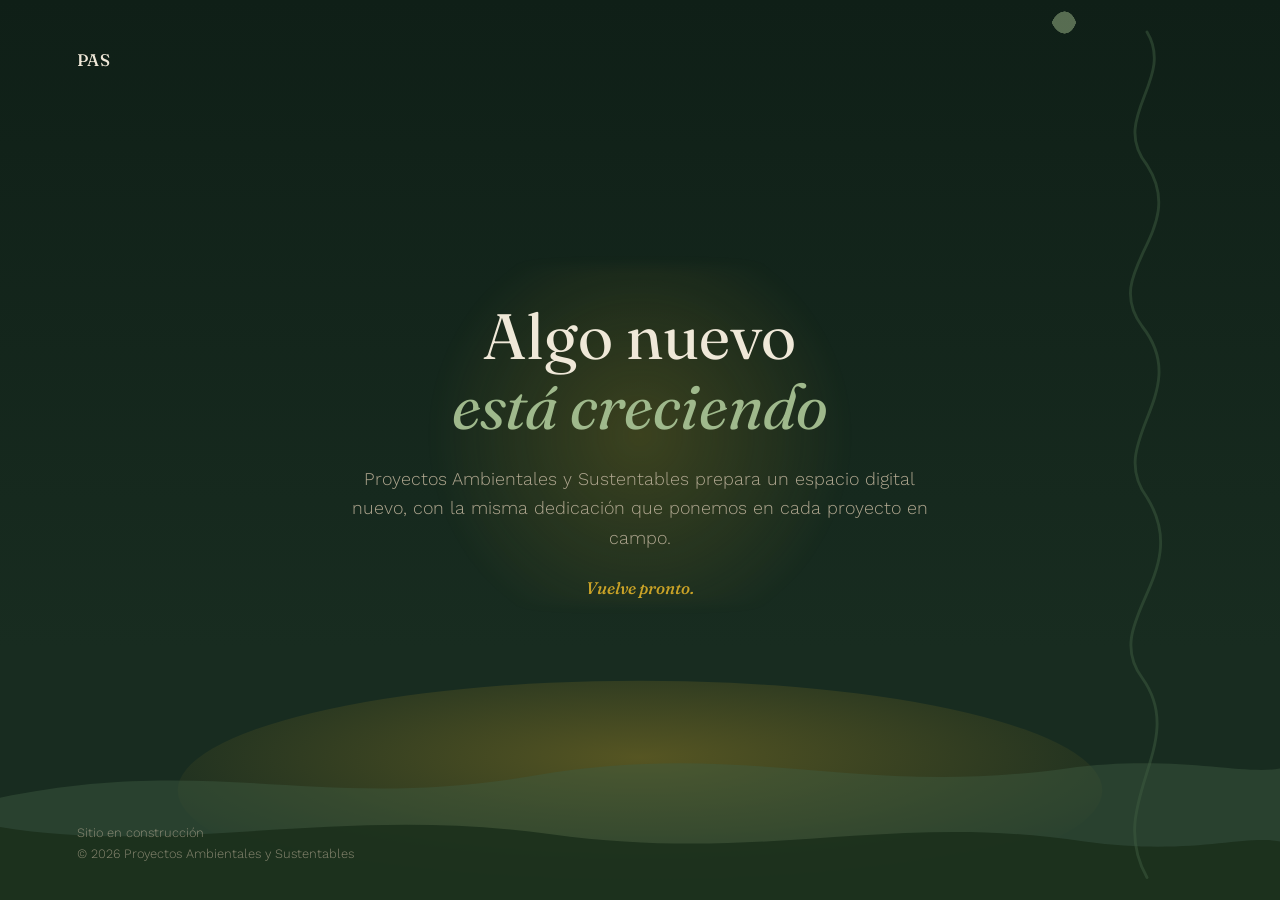
==== index.html @ 37c45244 "Add initial HTML structure for PAS website This file contains the HTML structure and styling for the" ====
<!DOCTYPE html>
<html lang="es">
<head>
<meta charset="UTF-8">
<meta name="viewport" content="width=device-width, initial-scale=1.0">
<title>Proyectos Ambientales y Sustentables — Próximamente</title>
<meta name="description" content="El nuevo sitio de Proyectos Ambientales y Sustentables (PAS) está en construcción. Vuelve pronto.">
<link rel="preconnect" href="https://fonts.googleapis.com">
<link rel="preconnect" href="https://fonts.gstatic.com" crossorigin>
<link href="https://fonts.googleapis.com/css2?family=Fraunces:ital,opsz,wght@0,9..144,300..600;1,9..144,300..600&family=Work+Sans:wght@300;400;500;600&display=swap" rel="stylesheet">

<style>
  :root{
    --bg-top:#0F1F17;
    --bg-bottom:#182C20;
    --moss:#3E5C40;
    --moss-dark:#1B2E1B;
    --sage:#9FB98C;
    --sand:#EFE8D8;
    --sand-dim:#AFA68F;
    --gold:#C9A227;
  }

  *{ box-sizing:border-box; }
  html,body{ height:100%; margin:0; padding:0; }

  body{
    min-height:100vh;
    font-family:'Work Sans', sans-serif;
    background:linear-gradient(to bottom, var(--bg-top), var(--bg-bottom) 72%);
    color:var(--sand);
    overflow-x:hidden;
  }

  .scene{
    position:relative;
    min-height:100vh;
    display:flex;
    flex-direction:column;
    align-items:center;
    justify-content:center;
    padding:9vh 6vw;
    overflow:hidden;
  }

  /* ---------- fondo: colinas y luz de amanecer ---------- */
  .hills{
    position:absolute;
    left:0; bottom:0;
    width:100%;
    height:26vh;
    min-height:180px;
    z-index:0;
    pointer-events:none;
  }

  /* ---------- enredadera que crece (elemento firma) ---------- */
  .vine{
    position:absolute;
    right:3vw;
    bottom:0;
    height:100%;
    width:auto;
    max-width:190px;
    z-index:0;
    opacity:0.5;
    pointer-events:none;
  }
  .vine .stem{
    fill:none;
    stroke:var(--moss);
    stroke-width:3;
    stroke-linecap:round;
    stroke-dasharray:1600;
    stroke-dashoffset:1600;
    animation:grow 2.6s cubic-bezier(.65,0,.35,1) .25s forwards;
  }
  .vine .leaf{
    fill:var(--sage);
    opacity:0;
    transform-box:fill-box;
    transform-origin:center;
    animation:leafIn .7s ease forwards;
  }

  @keyframes grow{ to{ stroke-dashoffset:0; } }
  @keyframes leafIn{
    from{ opacity:0; transform:scale(.35) rotate(-10deg); }
    to{ opacity:.85; transform:scale(1) rotate(0deg); }
  }

  /* ---------- motas ambientales ---------- */
  .motes{
    position:absolute; inset:0;
    z-index:1;
    overflow:hidden;
    pointer-events:none;
  }
  .mote{
    position:absolute;
    bottom:-4vh;
    left:var(--x);
    width:var(--size); height:var(--size);
    border-radius:50%;
    background:var(--sage);
    opacity:0;
    filter:blur(.2px);
    animation:float var(--dur) linear var(--delay) infinite;
  }
  @keyframes float{
    0%{ transform:translate(0,0); opacity:0; }
    10%{ opacity:.45; }
    50%{ transform:translate(6px,-52vh); opacity:.3; }
    90%{ opacity:.12; }
    100%{ transform:translate(-6px,-100vh); opacity:0; }
  }

  /* ---------- marca ---------- */
  .mark{
    position:absolute;
    top:5.5vh; left:6vw;
    z-index:2;
    font-family:'Fraunces', serif;
    font-weight:500;
    font-size:1.05rem;
    letter-spacing:.03em;
    color:var(--sand);
  }

  /* ---------- contenido principal ---------- */
  .hero{
    position:relative;
    z-index:2;
    max-width:640px;
    text-align:center;
  }
  .hero::before{
    content:"";
    position:absolute;
    left:50%; top:45%;
    width:520px; height:340px;
    transform:translate(-50%,-50%);
    background:radial-gradient(circle, rgba(201,162,39,.22), transparent 68%);
    filter:blur(6px);
    z-index:-1;
    animation:glow 8s ease-in-out infinite;
  }
  @keyframes glow{
    0%,100%{ opacity:.55; }
    50%{ opacity:.95; }
  }

  .headline{
    font-family:'Fraunces', serif;
    font-weight:400;
    line-height:1.05;
    margin:0 0 1.5rem;
    opacity:0;
    transform:translateY(16px);
    animation:rise 1.1s cubic-bezier(.22,1,.36,1) .3s forwards;
  }
  .headline .line1{
    display:block;
    font-size:clamp(2.1rem, 6vw, 4rem);
    color:var(--sand);
  }
  .headline .line2{
    display:block;
    font-style:italic;
    font-size:clamp(2.1rem, 6vw, 4rem);
    color:var(--sage);
    margin-top:.05em;
  }

  .subtext{
    font-weight:300;
    font-size:clamp(1rem, 1.6vw, 1.12rem);
    line-height:1.65;
    color:var(--sand-dim);
    max-width:34em;
    margin:0 auto 1.6rem;
    opacity:0;
    transform:translateY(16px);
    animation:rise 1.1s cubic-bezier(.22,1,.36,1) .55s forwards;
  }

  .accent{
    font-family:'Fraunces', serif;
    font-style:italic;
    font-weight:500;
    font-size:1.05rem;
    color:var(--gold);
    margin:0;
    opacity:0;
    transform:translateY(16px);
    animation:rise 1.1s cubic-bezier(.22,1,.36,1) .8s forwards;
  }

  @keyframes rise{ to{ opacity:1; transform:translateY(0); } }

  /* ---------- pie ---------- */
  .site-footer{
    position:absolute;
    bottom:4vh; left:6vw;
    z-index:2;
    font-weight:300;
    font-size:.8rem;
    line-height:1.6;
    color:var(--sand-dim);
    opacity:.75;
  }
  .site-footer p{ margin:0; }

  /* ---------- responsive ---------- */
  @media (max-width:700px){
    .vine{ display:none; }
    .scene{ padding:8vh 7vw; }
    .site-footer{ left:7vw; }
  }

  /* ---------- accesibilidad: movimiento reducido ---------- */
  @media (prefers-reduced-motion: reduce){
    .vine .stem{ animation:none; stroke-dashoffset:0; }
    .vine .leaf{ animation:none; opacity:.85; }
    .headline, .subtext, .accent{ animation:none; opacity:1; transform:none; }
    .hero::before{ animation:none; opacity:.7; }
    .motes{ display:none; }
  }
</style>
</head>
<body>

<div class="scene">

  <!-- colinas y luz de fondo -->
  <svg class="hills" viewBox="0 0 1440 320" preserveAspectRatio="none" aria-hidden="true">
    <defs>
      <radialGradient id="dawn" cx="50%" cy="35%" r="60%">
        <stop offset="0%" stop-color="#C9A227" stop-opacity="0.35"/>
        <stop offset="100%" stop-color="#C9A227" stop-opacity="0"/>
      </radialGradient>
    </defs>
    <ellipse cx="720" cy="170" rx="520" ry="150" fill="url(#dawn)"/>
    <path d="M0,180 C240,120 360,200 600,150 C840,100 960,180 1200,140 C1320,120 1400,150 1440,140 L1440,320 L0,320 Z" fill="#3E5C40" opacity="0.45"/>
    <path d="M0,220 C200,260 380,190 620,230 C860,270 1000,200 1220,240 C1340,260 1400,230 1440,240 L1440,320 L0,320 Z" fill="#1B2E1B" opacity="0.85"/>
  </svg>

  <!-- enredadera animada -->
  <svg class="vine" viewBox="0 0 200 900" aria-hidden="true">
    <path class="stem" d="M100,900 C55,820 145,760 95,690 C50,630 150,580 100,500 C55,440 150,390 95,320 C50,260 145,220 100,150 C60,100 130,60 100,10"/>

    <path class="leaf" style="animation-delay:1.0s" fill="var(--sage)" transform="translate(95,690) rotate(-30) scale(0.9)" d="M0,0 C7,-15 20,-15 25,0 C20,15 7,15 0,0 Z"/>
    <path class="leaf" style="animation-delay:1.3s" fill="var(--sage)" transform="translate(150,580) rotate(35) scale(0.8)" d="M0,0 C7,-15 20,-15 25,0 C20,15 7,15 0,0 Z"/>
    <path class="leaf" style="animation-delay:1.6s" fill="var(--sage)" transform="translate(100,500) rotate(-25) scale(1)" d="M0,0 C7,-15 20,-15 25,0 C20,15 7,15 0,0 Z"/>
    <path class="leaf" style="animation-delay:1.9s" fill="var(--sage)" transform="translate(95,320) rotate(30) scale(0.85)" d="M0,0 C7,-15 20,-15 25,0 C20,15 7,15 0,0 Z"/>
    <path class="leaf" style="animation-delay:2.15s" fill="var(--sage)" transform="translate(145,220) rotate(-35) scale(0.75)" d="M0,0 C7,-15 20,-15 25,0 C20,15 7,15 0,0 Z"/>
    <path class="leaf" style="animation-delay:2.4s" fill="var(--sage)" transform="translate(100,150) rotate(25) scale(0.9)" d="M0,0 C7,-15 20,-15 25,0 C20,15 7,15 0,0 Z"/>
    <path class="leaf" style="animation-delay:2.6s" fill="var(--sage)" transform="translate(100,10) rotate(-20) scale(0.7)" d="M0,0 C7,-15 20,-15 25,0 C20,15 7,15 0,0 Z"/>
  </svg>

  <!-- motas ambientales, generadas por JS -->
  <div class="motes" id="motes"></div>

  <header class="mark">PAS</header>

  <main class="hero">
    <h1 class="headline">
      <span class="line1">Algo nuevo</span>
      <span class="line2">está creciendo</span>
    </h1>
    <p class="subtext">
      Proyectos Ambientales y Sustentables prepara un espacio digital nuevo,
      con la misma dedicación que ponemos en cada proyecto en campo.
    </p>
    <p class="accent">Vuelve pronto.</p>
  </main>

  <footer class="site-footer">
    <p>Sitio en construcción</p>
    <p>© 2026 Proyectos Ambientales y Sustentables</p>
  </footer>

</div>

<script>
  (function(){
    var reduce = window.matchMedia && window.matchMedia('(prefers-reduced-motion: reduce)').matches;
    if(reduce) return;

    var container = document.getElementById('motes');
    var count = window.innerWidth < 700 ? 7 : 12;

    for(var i=0; i<count; i++){
      var mote = document.createElement('span');
      mote.className = 'mote';
      var x = Math.random()*100;
      var size = (Math.random()*3 + 2).toFixed(1);
      var dur = (Math.random()*16 + 18).toFixed(1);
      var delay = (Math.random()*-30).toFixed(1);
      mote.style.setProperty('--x', x + '%');
      mote.style.setProperty('--size', size + 'px');
      mote.style.setProperty('--dur', dur + 's');
      mote.style.setProperty('--delay', delay + 's');
      container.appendChild(mote);
    }
  })();
</script>

</body>
</html>
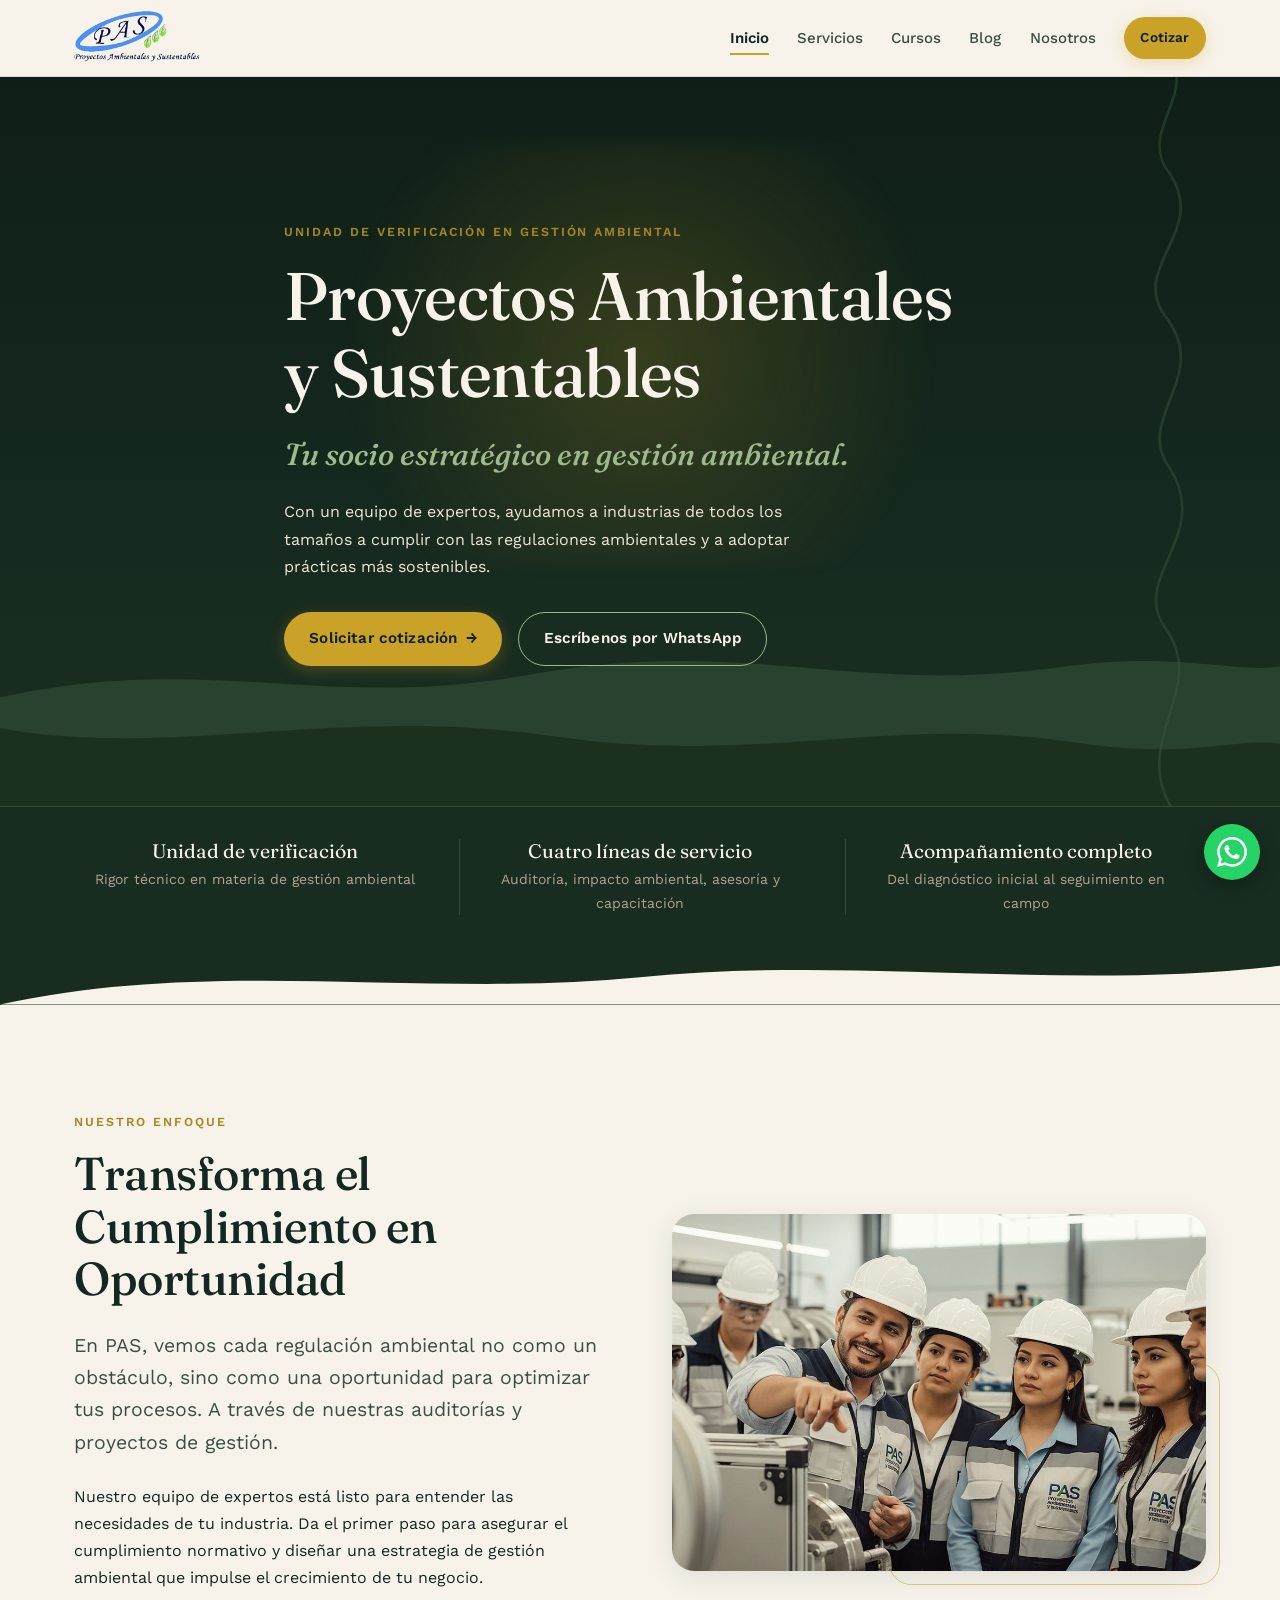
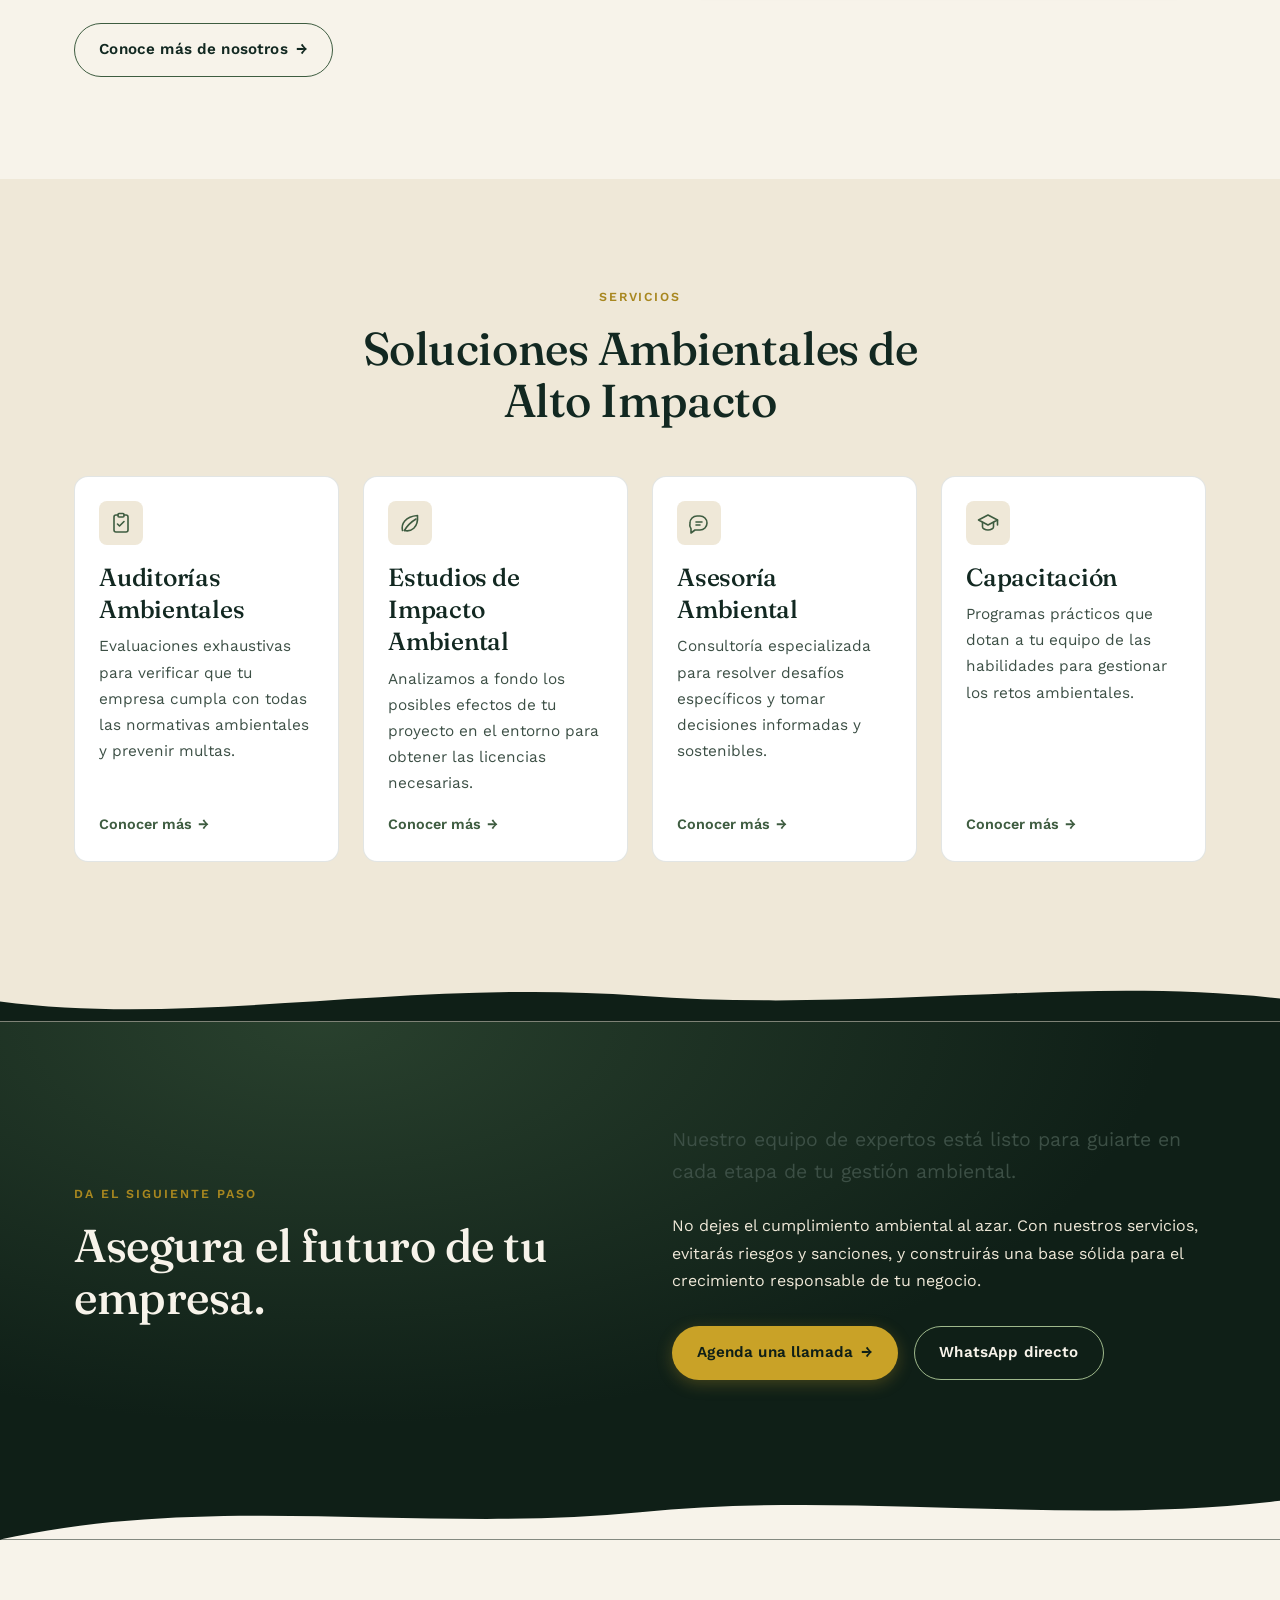
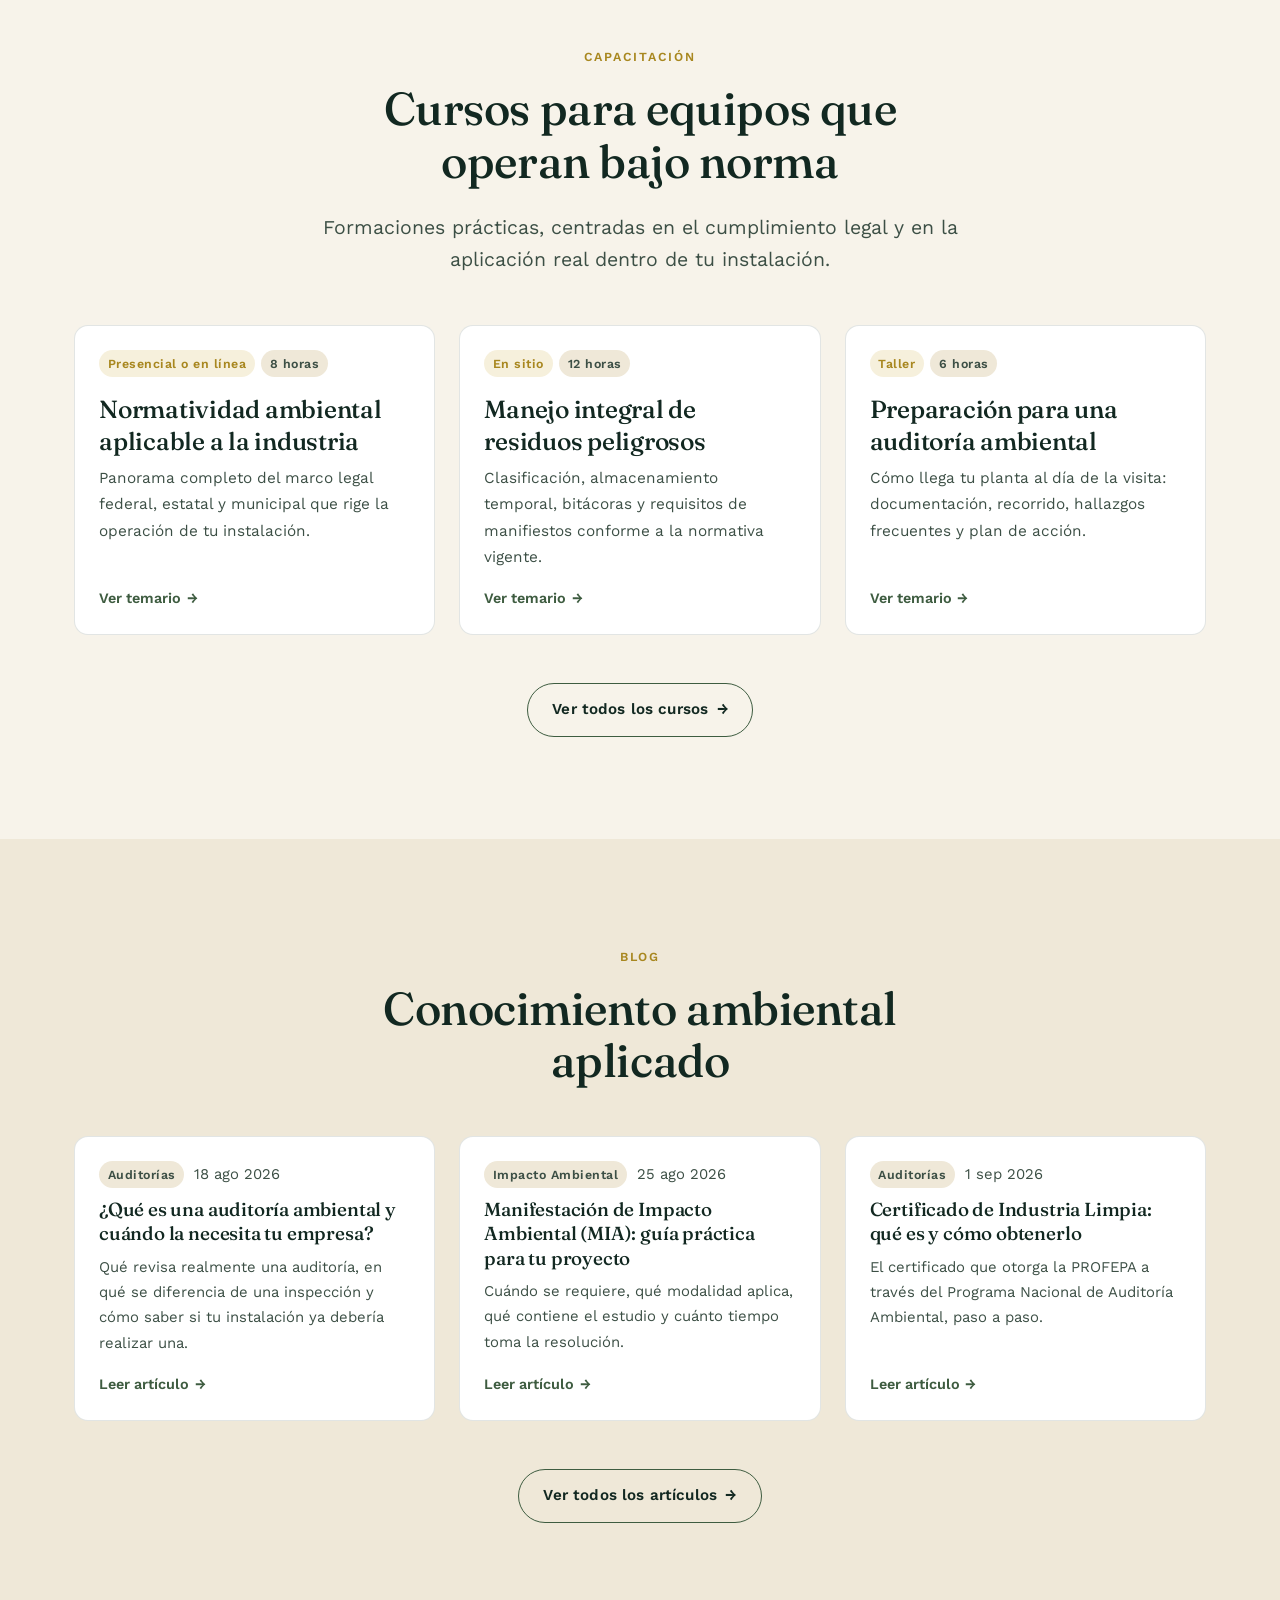
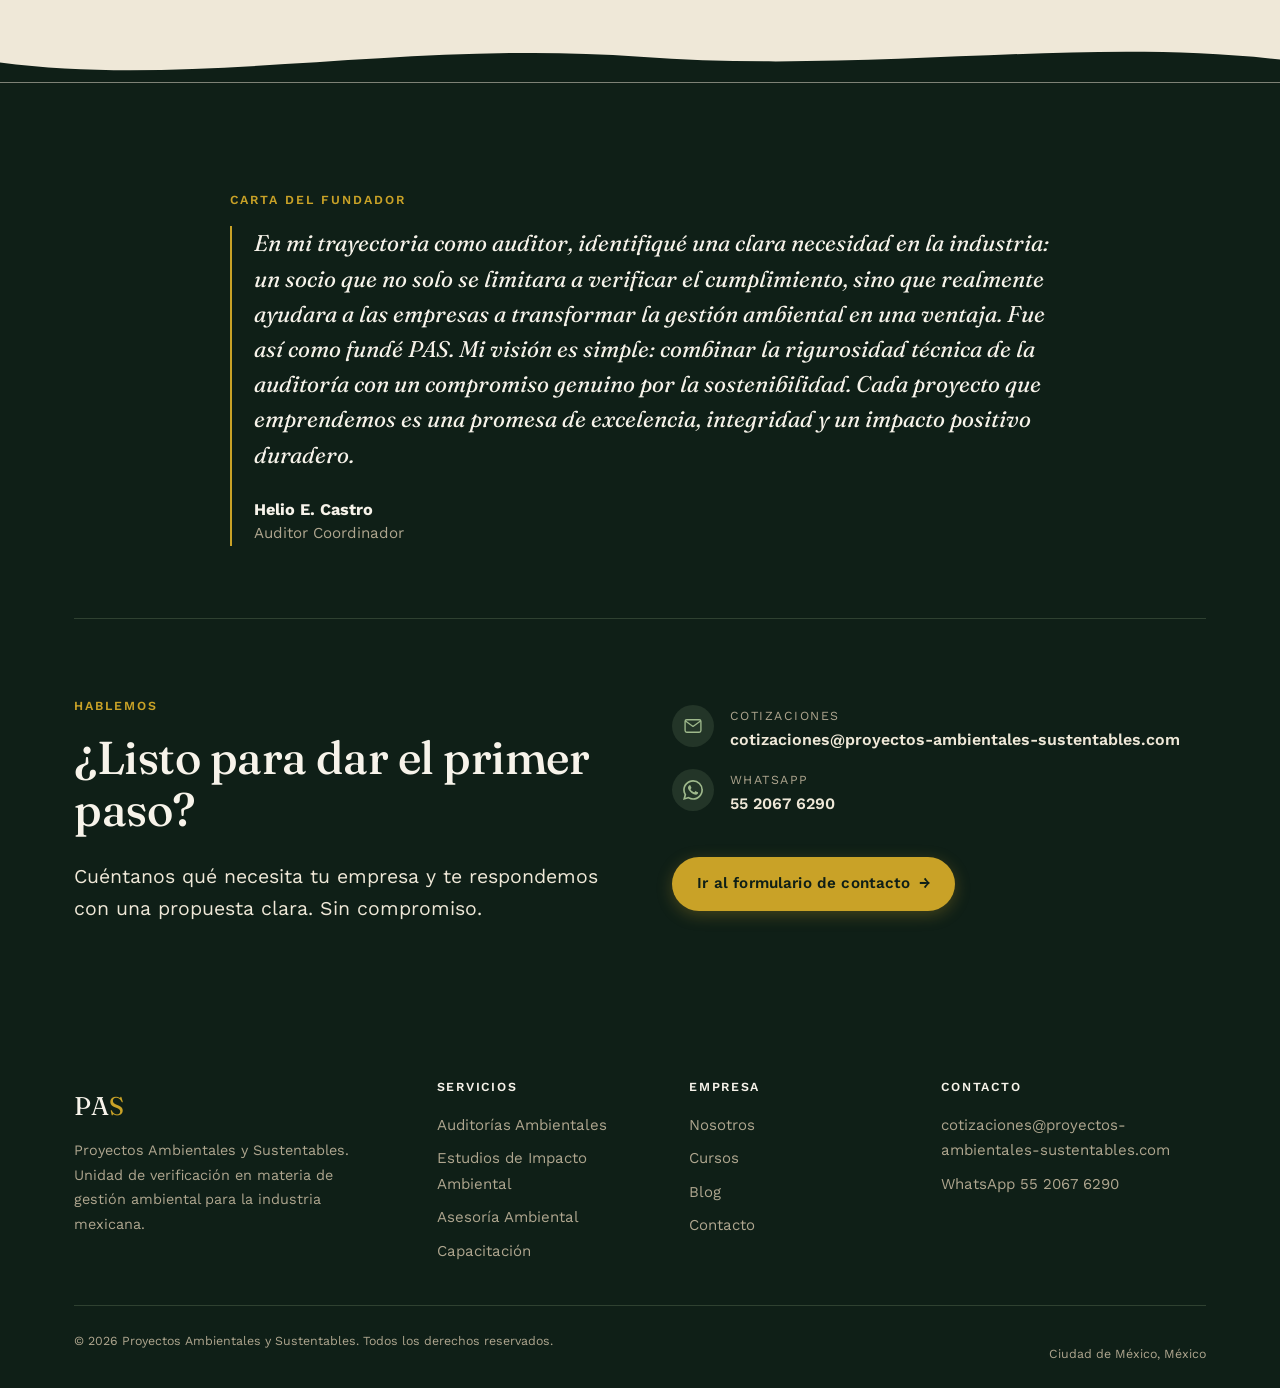
==== commit 0f5a5bb6: "feat: full demo page" ====
--- a/index.html
+++ b/index.html
@@ -1,310 +1,423 @@
 <!DOCTYPE html>
-<html lang="es">
+<html lang="es-MX">
 <head>
 <meta charset="UTF-8">
-<meta name="viewport" content="width=device-width, initial-scale=1.0">
-<title>Proyectos Ambientales y Sustentables — Próximamente</title>
-<meta name="description" content="El nuevo sitio de Proyectos Ambientales y Sustentables (PAS) está en construcción. Vuelve pronto.">
+<meta name="viewport" content="width=device-width, initial-scale=1">
+<title>PAS | Unidad de Verificación en Gestión Ambiental</title>
+<meta name="description" content="Auditorías ambientales, estudios de impacto ambiental, asesoría y capacitación para la industria mexicana. Solicita tu cotización sin compromiso.">
+<link rel="canonical" href="https://proyectos-ambientales-sustentables.com/">
+<meta name="theme-color" content="#0F1F17">
+<meta name="robots" content="index,follow">
+
+<meta property="og:type" content="website">
+<meta property="og:locale" content="es_MX">
+<meta property="og:site_name" content="Proyectos Ambientales y Sustentables">
+<meta property="og:title" content="PAS | Unidad de Verificación en Gestión Ambiental">
+<meta property="og:description" content="Auditorías ambientales, estudios de impacto ambiental, asesoría y capacitación para la industria. Transforma el cumplimiento en oportunidad.">
+<meta property="og:url" content="https://proyectos-ambientales-sustentables.com/">
+<meta property="og:image" content="https://proyectos-ambientales-sustentables.com/assets/img/og-default.jpg">
+<meta name="twitter:card" content="summary_large_image">
+
+<link rel="icon" href="assets/img/logo-pas.png" type="image/png">
 <link rel="preconnect" href="https://fonts.googleapis.com">
 <link rel="preconnect" href="https://fonts.gstatic.com" crossorigin>
-<link href="https://fonts.googleapis.com/css2?family=Fraunces:ital,opsz,wght@0,9..144,300..600;1,9..144,300..600&family=Work+Sans:wght@300;400;500;600&display=swap" rel="stylesheet">
-
-<style>
-  :root{
-    --bg-top:#0F1F17;
-    --bg-bottom:#182C20;
-    --moss:#3E5C40;
-    --moss-dark:#1B2E1B;
-    --sage:#9FB98C;
-    --sand:#EFE8D8;
-    --sand-dim:#AFA68F;
-    --gold:#C9A227;
-  }
-
-  *{ box-sizing:border-box; }
-  html,body{ height:100%; margin:0; padding:0; }
-
-  body{
-    min-height:100vh;
-    font-family:'Work Sans', sans-serif;
-    background:linear-gradient(to bottom, var(--bg-top), var(--bg-bottom) 72%);
-    color:var(--sand);
-    overflow-x:hidden;
-  }
-
-  .scene{
-    position:relative;
-    min-height:100vh;
-    display:flex;
-    flex-direction:column;
-    align-items:center;
-    justify-content:center;
-    padding:9vh 6vw;
-    overflow:hidden;
-  }
-
-  /* ---------- fondo: colinas y luz de amanecer ---------- */
-  .hills{
-    position:absolute;
-    left:0; bottom:0;
-    width:100%;
-    height:26vh;
-    min-height:180px;
-    z-index:0;
-    pointer-events:none;
-  }
-
-  /* ---------- enredadera que crece (elemento firma) ---------- */
-  .vine{
-    position:absolute;
-    right:3vw;
-    bottom:0;
-    height:100%;
-    width:auto;
-    max-width:190px;
-    z-index:0;
-    opacity:0.5;
-    pointer-events:none;
-  }
-  .vine .stem{
-    fill:none;
-    stroke:var(--moss);
-    stroke-width:3;
-    stroke-linecap:round;
-    stroke-dasharray:1600;
-    stroke-dashoffset:1600;
-    animation:grow 2.6s cubic-bezier(.65,0,.35,1) .25s forwards;
-  }
-  .vine .leaf{
-    fill:var(--sage);
-    opacity:0;
-    transform-box:fill-box;
-    transform-origin:center;
-    animation:leafIn .7s ease forwards;
-  }
-
-  @keyframes grow{ to{ stroke-dashoffset:0; } }
-  @keyframes leafIn{
-    from{ opacity:0; transform:scale(.35) rotate(-10deg); }
-    to{ opacity:.85; transform:scale(1) rotate(0deg); }
-  }
-
-  /* ---------- motas ambientales ---------- */
-  .motes{
-    position:absolute; inset:0;
-    z-index:1;
-    overflow:hidden;
-    pointer-events:none;
-  }
-  .mote{
-    position:absolute;
-    bottom:-4vh;
-    left:var(--x);
-    width:var(--size); height:var(--size);
-    border-radius:50%;
-    background:var(--sage);
-    opacity:0;
-    filter:blur(.2px);
-    animation:float var(--dur) linear var(--delay) infinite;
-  }
-  @keyframes float{
-    0%{ transform:translate(0,0); opacity:0; }
-    10%{ opacity:.45; }
-    50%{ transform:translate(6px,-52vh); opacity:.3; }
-    90%{ opacity:.12; }
-    100%{ transform:translate(-6px,-100vh); opacity:0; }
-  }
-
-  /* ---------- marca ---------- */
-  .mark{
-    position:absolute;
-    top:5.5vh; left:6vw;
-    z-index:2;
-    font-family:'Fraunces', serif;
-    font-weight:500;
-    font-size:1.05rem;
-    letter-spacing:.03em;
-    color:var(--sand);
-  }
-
-  /* ---------- contenido principal ---------- */
-  .hero{
-    position:relative;
-    z-index:2;
-    max-width:640px;
-    text-align:center;
-  }
-  .hero::before{
-    content:"";
-    position:absolute;
-    left:50%; top:45%;
-    width:520px; height:340px;
-    transform:translate(-50%,-50%);
-    background:radial-gradient(circle, rgba(201,162,39,.22), transparent 68%);
-    filter:blur(6px);
-    z-index:-1;
-    animation:glow 8s ease-in-out infinite;
-  }
-  @keyframes glow{
-    0%,100%{ opacity:.55; }
-    50%{ opacity:.95; }
-  }
-
-  .headline{
-    font-family:'Fraunces', serif;
-    font-weight:400;
-    line-height:1.05;
-    margin:0 0 1.5rem;
-    opacity:0;
-    transform:translateY(16px);
-    animation:rise 1.1s cubic-bezier(.22,1,.36,1) .3s forwards;
-  }
-  .headline .line1{
-    display:block;
-    font-size:clamp(2.1rem, 6vw, 4rem);
-    color:var(--sand);
-  }
-  .headline .line2{
-    display:block;
-    font-style:italic;
-    font-size:clamp(2.1rem, 6vw, 4rem);
-    color:var(--sage);
-    margin-top:.05em;
-  }
-
-  .subtext{
-    font-weight:300;
-    font-size:clamp(1rem, 1.6vw, 1.12rem);
-    line-height:1.65;
-    color:var(--sand-dim);
-    max-width:34em;
-    margin:0 auto 1.6rem;
-    opacity:0;
-    transform:translateY(16px);
-    animation:rise 1.1s cubic-bezier(.22,1,.36,1) .55s forwards;
-  }
-
-  .accent{
-    font-family:'Fraunces', serif;
-    font-style:italic;
-    font-weight:500;
-    font-size:1.05rem;
-    color:var(--gold);
-    margin:0;
-    opacity:0;
-    transform:translateY(16px);
-    animation:rise 1.1s cubic-bezier(.22,1,.36,1) .8s forwards;
-  }
-
-  @keyframes rise{ to{ opacity:1; transform:translateY(0); } }
-
-  /* ---------- pie ---------- */
-  .site-footer{
-    position:absolute;
-    bottom:4vh; left:6vw;
-    z-index:2;
-    font-weight:300;
-    font-size:.8rem;
-    line-height:1.6;
-    color:var(--sand-dim);
-    opacity:.75;
-  }
-  .site-footer p{ margin:0; }
-
-  /* ---------- responsive ---------- */
-  @media (max-width:700px){
-    .vine{ display:none; }
-    .scene{ padding:8vh 7vw; }
-    .site-footer{ left:7vw; }
-  }
-
-  /* ---------- accesibilidad: movimiento reducido ---------- */
-  @media (prefers-reduced-motion: reduce){
-    .vine .stem{ animation:none; stroke-dashoffset:0; }
-    .vine .leaf{ animation:none; opacity:.85; }
-    .headline, .subtext, .accent{ animation:none; opacity:1; transform:none; }
-    .hero::before{ animation:none; opacity:.7; }
-    .motes{ display:none; }
-  }
-</style>
+<link href="https://fonts.googleapis.com/css2?family=Fraunces:ital,opsz,wght@0,9..144,400..600;1,9..144,400..500&family=Work+Sans:wght@400;500;600&display=swap" rel="stylesheet">
+<link rel="stylesheet" href="assets/css/site.css">
 </head>
 <body>
-
-<div class="scene">
-
-  <!-- colinas y luz de fondo -->
-  <svg class="hills" viewBox="0 0 1440 320" preserveAspectRatio="none" aria-hidden="true">
-    <defs>
-      <radialGradient id="dawn" cx="50%" cy="35%" r="60%">
-        <stop offset="0%" stop-color="#C9A227" stop-opacity="0.35"/>
-        <stop offset="100%" stop-color="#C9A227" stop-opacity="0"/>
-      </radialGradient>
-    </defs>
-    <ellipse cx="720" cy="170" rx="520" ry="150" fill="url(#dawn)"/>
-    <path d="M0,180 C240,120 360,200 600,150 C840,100 960,180 1200,140 C1320,120 1400,150 1440,140 L1440,320 L0,320 Z" fill="#3E5C40" opacity="0.45"/>
-    <path d="M0,220 C200,260 380,190 620,230 C860,270 1000,200 1220,240 C1340,260 1400,230 1440,240 L1440,320 L0,320 Z" fill="#1B2E1B" opacity="0.85"/>
-  </svg>
-
-  <!-- enredadera animada -->
-  <svg class="vine" viewBox="0 0 200 900" aria-hidden="true">
-    <path class="stem" d="M100,900 C55,820 145,760 95,690 C50,630 150,580 100,500 C55,440 150,390 95,320 C50,260 145,220 100,150 C60,100 130,60 100,10"/>
-
-    <path class="leaf" style="animation-delay:1.0s" fill="var(--sage)" transform="translate(95,690) rotate(-30) scale(0.9)" d="M0,0 C7,-15 20,-15 25,0 C20,15 7,15 0,0 Z"/>
-    <path class="leaf" style="animation-delay:1.3s" fill="var(--sage)" transform="translate(150,580) rotate(35) scale(0.8)" d="M0,0 C7,-15 20,-15 25,0 C20,15 7,15 0,0 Z"/>
-    <path class="leaf" style="animation-delay:1.6s" fill="var(--sage)" transform="translate(100,500) rotate(-25) scale(1)" d="M0,0 C7,-15 20,-15 25,0 C20,15 7,15 0,0 Z"/>
-    <path class="leaf" style="animation-delay:1.9s" fill="var(--sage)" transform="translate(95,320) rotate(30) scale(0.85)" d="M0,0 C7,-15 20,-15 25,0 C20,15 7,15 0,0 Z"/>
-    <path class="leaf" style="animation-delay:2.15s" fill="var(--sage)" transform="translate(145,220) rotate(-35) scale(0.75)" d="M0,0 C7,-15 20,-15 25,0 C20,15 7,15 0,0 Z"/>
-    <path class="leaf" style="animation-delay:2.4s" fill="var(--sage)" transform="translate(100,150) rotate(25) scale(0.9)" d="M0,0 C7,-15 20,-15 25,0 C20,15 7,15 0,0 Z"/>
-    <path class="leaf" style="animation-delay:2.6s" fill="var(--sage)" transform="translate(100,10) rotate(-20) scale(0.7)" d="M0,0 C7,-15 20,-15 25,0 C20,15 7,15 0,0 Z"/>
-  </svg>
-
-  <!-- motas ambientales, generadas por JS -->
-  <div class="motes" id="motes"></div>
-
-  <header class="mark">PAS</header>
-
-  <main class="hero">
-    <h1 class="headline">
-      <span class="line1">Algo nuevo</span>
-      <span class="line2">está creciendo</span>
-    </h1>
-    <p class="subtext">
-      Proyectos Ambientales y Sustentables prepara un espacio digital nuevo,
-      con la misma dedicación que ponemos en cada proyecto en campo.
-    </p>
-    <p class="accent">Vuelve pronto.</p>
-  </main>
-
-  <footer class="site-footer">
-    <p>Sitio en construcción</p>
-    <p>© 2026 Proyectos Ambientales y Sustentables</p>
-  </footer>
-
-</div>
-
-<script>
-  (function(){
-    var reduce = window.matchMedia && window.matchMedia('(prefers-reduced-motion: reduce)').matches;
-    if(reduce) return;
-
-    var container = document.getElementById('motes');
-    var count = window.innerWidth < 700 ? 7 : 12;
-
-    for(var i=0; i<count; i++){
-      var mote = document.createElement('span');
-      mote.className = 'mote';
-      var x = Math.random()*100;
-      var size = (Math.random()*3 + 2).toFixed(1);
-      var dur = (Math.random()*16 + 18).toFixed(1);
-      var delay = (Math.random()*-30).toFixed(1);
-      mote.style.setProperty('--x', x + '%');
-      mote.style.setProperty('--size', size + 'px');
-      mote.style.setProperty('--dur', dur + 's');
-      mote.style.setProperty('--delay', delay + 's');
-      container.appendChild(mote);
-    }
-  })();
+<a class="skip-link" href="#contenido">Saltar al contenido</a>
+
+<!-- ============================ CABECERA ============================ -->
+<header class="site-header">
+  <div class="container header__inner">
+    <a class="brand" href="index.html" aria-label="PAS Proyectos Ambientales y Sustentables, inicio">
+      <img src="assets/img/logo-pas.png" alt="PAS Proyectos Ambientales y Sustentables" width="128" height="59">
+    </a>
+    <button class="nav-toggle" type="button" aria-expanded="false" aria-controls="menu-principal" aria-label="Abrir menú de navegación">
+      <span></span><span></span><span></span>
+    </button>
+    <nav class="nav" id="menu-principal" aria-label="Navegación principal">
+      <ul class="nav__list">
+        <li><a class="nav__link" href="index.html" aria-current="page">Inicio</a></li>
+        <li><a class="nav__link" href="servicios.html">Servicios</a></li>
+        <li><a class="nav__link" href="cursos.html">Cursos</a></li>
+        <li><a class="nav__link" href="blog/">Blog</a></li>
+        <li><a class="nav__link" href="nosotros.html">Nosotros</a></li>
+        <li><a class="btn btn--primary btn--sm" href="contacto.html">Cotizar</a></li>
+      </ul>
+    </nav>
+  </div>
+</header>
+
+<main id="contenido">
+
+  <!-- ============================ HERO ============================ -->
+  <section class="hero">
+    <div class="hero__glow" aria-hidden="true"></div>
+
+    <svg class="hills" viewBox="0 0 1440 320" preserveAspectRatio="none" aria-hidden="true">
+      <path d="M0,180 C240,120 360,200 600,150 C840,100 960,180 1200,140 C1320,120 1400,150 1440,140 L1440,320 L0,320 Z" fill="#3E5C40" opacity="0.45"/>
+      <path d="M0,220 C200,260 380,190 620,230 C860,270 1000,200 1220,240 C1340,260 1400,230 1440,240 L1440,320 L0,320 Z" fill="#1B2E1B" opacity="0.85"/>
+    </svg>
+
+    <svg class="vine" viewBox="0 0 200 900" aria-hidden="true">
+      <path class="stem" d="M100,900 C55,820 145,760 95,690 C50,630 150,580 100,500 C55,440 150,390 95,320 C50,260 145,220 100,150 C60,100 130,60 100,10"/>
+      <path class="leaf" style="animation-delay:1.0s" transform="translate(95,690) rotate(-30) scale(0.9)" d="M0,0 C7,-15 20,-15 25,0 C20,15 7,15 0,0 Z"/>
+      <path class="leaf" style="animation-delay:1.3s" transform="translate(150,580) rotate(35) scale(0.8)" d="M0,0 C7,-15 20,-15 25,0 C20,15 7,15 0,0 Z"/>
+      <path class="leaf" style="animation-delay:1.6s" transform="translate(100,500) rotate(-25) scale(1)" d="M0,0 C7,-15 20,-15 25,0 C20,15 7,15 0,0 Z"/>
+      <path class="leaf" style="animation-delay:1.9s" transform="translate(95,320) rotate(30) scale(0.85)" d="M0,0 C7,-15 20,-15 25,0 C20,15 7,15 0,0 Z"/>
+      <path class="leaf" style="animation-delay:2.15s" transform="translate(145,220) rotate(-35) scale(0.75)" d="M0,0 C7,-15 20,-15 25,0 C20,15 7,15 0,0 Z"/>
+      <path class="leaf" style="animation-delay:2.4s" transform="translate(100,150) rotate(25) scale(0.9)" d="M0,0 C7,-15 20,-15 25,0 C20,15 7,15 0,0 Z"/>
+      <path class="leaf" style="animation-delay:2.6s" transform="translate(100,10) rotate(-20) scale(0.7)" d="M0,0 C7,-15 20,-15 25,0 C20,15 7,15 0,0 Z"/>
+    </svg>
+
+    <div class="container hero__inner">
+      <p class="eyebrow">Unidad de Verificación en Gestión Ambiental</p>
+      <h1>Proyectos Ambientales y Sustentables</h1>
+      <p class="hero__tagline">Tu socio estratégico en gestión ambiental.</p>
+      <p class="hero__text">Con un equipo de expertos, ayudamos a industrias de todos los tamaños a cumplir con las regulaciones ambientales y a adoptar prácticas más sostenibles.</p>
+      <div class="btn-row">
+        <a class="btn btn--primary" href="contacto.html">Solicitar cotización <span class="arrow" aria-hidden="true">&rarr;</span></a>
+        <!-- CAMBIAR-TELEFONO -->
+        <a class="btn btn--ghost" href="https://wa.me/525559657126?text=Hola%20PAS%2C%20me%20interesa%20conocer%20sus%20servicios%20de%20gesti%C3%B3n%20ambiental." target="_blank" rel="noopener">Escríbenos por WhatsApp</a>
+      </div>
+    </div>
+  </section>
+
+  <!-- ==================== FRANJA DE CONFIANZA ==================== -->
+  <!-- CONFIRMAR CON EL CLIENTE: los tres textos de abajo describen a PAS de forma
+       general. Si cuentan con número de acreditación, años de experiencia o
+       cobertura concreta, conviene sustituirlos por esos datos reales. -->
+  <section class="trust" aria-label="Por qué elegir PAS">
+    <div class="container">
+      <ul class="trust__list">
+        <li class="trust__item">
+          <span class="trust__key">Unidad de verificación</span>
+          <p class="trust__val">Rigor técnico en materia de gestión ambiental</p>
+        </li>
+        <li class="trust__item">
+          <span class="trust__key">Cuatro líneas de servicio</span>
+          <p class="trust__val">Auditoría, impacto ambiental, asesoría y capacitación</p>
+        </li>
+        <li class="trust__item">
+          <span class="trust__key">Acompañamiento completo</span>
+          <p class="trust__val">Del diagnóstico inicial al seguimiento en campo</p>
+        </li>
+      </ul>
+    </div>
+  </section>
+
+  <div class="wave-wrap wave-wrap--dark" aria-hidden="true">
+    <svg class="wave" viewBox="0 0 1440 80" preserveAspectRatio="none"><path d="M0,80 C240,14 480,72 720,42 C960,12 1200,62 1440,26 L1440,80 Z" fill="#F7F3EA"/></svg>
+  </div>
+
+  <!-- ==================== TRANSFORMA EL CUMPLIMIENTO ==================== -->
+  <section class="section section--cream">
+    <div class="container">
+      <div class="split">
+        <div class="reveal">
+          <p class="eyebrow">Nuestro enfoque</p>
+          <h2>Transforma el Cumplimiento en Oportunidad</h2>
+          <p class="lead mt-3">En PAS, vemos cada regulación ambiental no como un obstáculo, sino como una oportunidad para optimizar tus procesos. A través de nuestras auditorías y proyectos de gestión.</p>
+          <p class="mt-3">Nuestro equipo de expertos está listo para entender las necesidades de tu industria. Da el primer paso para asegurar el cumplimiento normativo y diseñar una estrategia de gestión ambiental que impulse el crecimiento de tu negocio.</p>
+          <div class="btn-row mt-4">
+            <a class="btn btn--outline" href="nosotros.html">Conoce más de nosotros <span class="arrow" aria-hidden="true">&rarr;</span></a>
+          </div>
+        </div>
+        <figure class="split__media reveal">
+          <img src="assets/img/equipo-pas.jpg" alt="Equipo de PAS con chalecos y cascos revisando equipo dentro de una planta industrial" width="1000" height="669" loading="lazy" decoding="async">
+        </figure>
+      </div>
+    </div>
+  </section>
+
+  <!-- ==================== SERVICIOS ==================== -->
+  <section class="section section--sand" aria-labelledby="t-servicios">
+    <div class="container">
+      <div class="section-head section-head--center">
+        <p class="eyebrow">Servicios</p>
+        <h2 id="t-servicios">Soluciones Ambientales de Alto Impacto</h2>
+      </div>
+
+      <div class="grid grid-4">
+        <article class="card reveal">
+          <div class="card__icon" aria-hidden="true">
+            <svg viewBox="0 0 24 24" fill="none" stroke="currentColor" stroke-width="1.6" stroke-linecap="round" stroke-linejoin="round"><path d="M9 4H7a2 2 0 0 0-2 2v13a2 2 0 0 0 2 2h10a2 2 0 0 0 2-2V6a2 2 0 0 0-2-2h-2"/><rect x="9" y="2.5" width="6" height="3.5" rx="1"/><path d="m8.5 13 2 2 4.5-4.5"/></svg>
+          </div>
+          <h3>Auditorías Ambientales</h3>
+          <p>Evaluaciones exhaustivas para verificar que tu empresa cumpla con todas las normativas ambientales y prevenir multas.</p>
+          <a class="card__more" href="servicios.html#auditorias">Conocer más <span class="arrow" aria-hidden="true">&rarr;</span></a>
+        </article>
+
+        <article class="card reveal">
+          <div class="card__icon" aria-hidden="true">
+            <svg viewBox="0 0 24 24" fill="none" stroke="currentColor" stroke-width="1.6" stroke-linecap="round" stroke-linejoin="round"><path d="M4.5 19.5C3 13 7 5.5 19.5 4.5 20.5 17 13 21 6.5 19.5"/><path d="M6.5 19.5C9 15 13 11 18 8"/></svg>
+          </div>
+          <h3>Estudios de Impacto Ambiental</h3>
+          <p>Analizamos a fondo los posibles efectos de tu proyecto en el entorno para obtener las licencias necesarias.</p>
+          <a class="card__more" href="servicios.html#impacto">Conocer más <span class="arrow" aria-hidden="true">&rarr;</span></a>
+        </article>
+
+        <article class="card reveal">
+          <div class="card__icon" aria-hidden="true">
+            <svg viewBox="0 0 24 24" fill="none" stroke="currentColor" stroke-width="1.6" stroke-linecap="round" stroke-linejoin="round"><path d="M20 12a7 7 0 0 1-7 7H8l-4 3v-4.2A7 7 0 0 1 3 12a7 7 0 0 1 7-7h3a7 7 0 0 1 7 7z"/><path d="M9 11h6M9 14h4"/></svg>
+          </div>
+          <h3>Asesoría Ambiental</h3>
+          <p>Consultoría especializada para resolver desafíos específicos y tomar decisiones informadas y sostenibles.</p>
+          <a class="card__more" href="servicios.html#asesoria">Conocer más <span class="arrow" aria-hidden="true">&rarr;</span></a>
+        </article>
+
+        <article class="card reveal">
+          <div class="card__icon" aria-hidden="true">
+            <svg viewBox="0 0 24 24" fill="none" stroke="currentColor" stroke-width="1.6" stroke-linecap="round" stroke-linejoin="round"><path d="M12 4 2.5 9 12 14l9.5-5L12 4z"/><path d="M6.5 11.2V16c0 1.5 2.5 3 5.5 3s5.5-1.5 5.5-3v-4.8"/><path d="M21.5 9v5"/></svg>
+          </div>
+          <h3>Capacitación</h3>
+          <p>Programas prácticos que dotan a tu equipo de las habilidades para gestionar los retos ambientales.</p>
+          <a class="card__more" href="servicios.html#capacitacion">Conocer más <span class="arrow" aria-hidden="true">&rarr;</span></a>
+        </article>
+      </div>
+    </div>
+  </section>
+
+  <div class="wave-wrap wave-wrap--sand" aria-hidden="true">
+    <svg class="wave" viewBox="0 0 1440 80" preserveAspectRatio="none"><path d="M0,52 C220,88 460,20 720,44 C980,68 1210,16 1440,48 L1440,80 L0,80 Z" fill="#0F1F17"/></svg>
+  </div>
+
+  <!-- ==================== BANDA CTA ==================== -->
+  <section class="section cta-band">
+    <div class="container cta-band__inner">
+      <div class="reveal">
+        <p class="eyebrow">Da el siguiente paso</p>
+        <h2>Asegura el futuro de tu empresa.</h2>
+      </div>
+      <div class="reveal">
+        <p class="lead">Nuestro equipo de expertos está listo para guiarte en cada etapa de tu gestión ambiental.</p>
+        <p class="mt-3">No dejes el cumplimiento ambiental al azar. Con nuestros servicios, evitarás riesgos y sanciones, y construirás una base sólida para el crecimiento responsable de tu negocio.</p>
+        <div class="btn-row mt-4">
+          <a class="btn btn--primary" href="contacto.html">Agenda una llamada <span class="arrow" aria-hidden="true">&rarr;</span></a>
+          <!-- CAMBIAR-TELEFONO -->
+          <a class="btn btn--ghost" href="https://wa.me/525559657126?text=Hola%20PAS%2C%20quisiera%20agendar%20una%20llamada." target="_blank" rel="noopener">WhatsApp directo</a>
+        </div>
+      </div>
+    </div>
+  </section>
+
+  <div class="wave-wrap wave-wrap--forest" aria-hidden="true">
+    <svg class="wave" viewBox="0 0 1440 80" preserveAspectRatio="none"><path d="M0,80 C240,14 480,72 720,42 C960,12 1200,62 1440,26 L1440,80 Z" fill="#F7F3EA"/></svg>
+  </div>
+
+  <!-- ==================== CURSOS ==================== -->
+  <section class="section section--cream" aria-labelledby="t-cursos">
+    <div class="container">
+      <div class="section-head section-head--center">
+        <p class="eyebrow">Capacitación</p>
+        <h2 id="t-cursos">Cursos para equipos que operan bajo norma</h2>
+        <p class="lead mt-3" style="margin-inline:auto">Formaciones prácticas, centradas en el cumplimiento legal y en la aplicación real dentro de tu instalación.</p>
+      </div>
+
+      <div class="grid grid-3">
+        <!-- CONTENIDO SUGERIDO - REVISAR CON EL CLIENTE -->
+        <article class="card course-card reveal">
+          <div class="course-meta"><span class="tag tag--gold">Presencial o en línea</span><span class="tag">8 horas</span></div>
+          <h3>Normatividad ambiental aplicable a la industria</h3>
+          <p>Panorama completo del marco legal federal, estatal y municipal que rige la operación de tu instalación.</p>
+          <a class="card__more" href="cursos.html#normatividad">Ver temario <span class="arrow" aria-hidden="true">&rarr;</span></a>
+        </article>
+
+        <article class="card course-card reveal">
+          <div class="course-meta"><span class="tag tag--gold">En sitio</span><span class="tag">12 horas</span></div>
+          <h3>Manejo integral de residuos peligrosos</h3>
+          <p>Clasificación, almacenamiento temporal, bitácoras y requisitos de manifiestos conforme a la normativa vigente.</p>
+          <a class="card__more" href="cursos.html#residuos">Ver temario <span class="arrow" aria-hidden="true">&rarr;</span></a>
+        </article>
+
+        <article class="card course-card reveal">
+          <div class="course-meta"><span class="tag tag--gold">Taller</span><span class="tag">6 horas</span></div>
+          <h3>Preparación para una auditoría ambiental</h3>
+          <p>Cómo llega tu planta al día de la visita: documentación, recorrido, hallazgos frecuentes y plan de acción.</p>
+          <a class="card__more" href="cursos.html#preparacion-auditoria">Ver temario <span class="arrow" aria-hidden="true">&rarr;</span></a>
+        </article>
+      </div>
+
+      <div class="btn-row mt-5" style="justify-content:center">
+        <a class="btn btn--outline" href="cursos.html">Ver todos los cursos <span class="arrow" aria-hidden="true">&rarr;</span></a>
+      </div>
+    </div>
+  </section>
+
+  <!-- ==================== BLOG ==================== -->
+  <section class="section section--sand" aria-labelledby="t-blog">
+    <div class="container">
+      <div class="section-head section-head--center">
+        <p class="eyebrow">Blog</p>
+        <h2 id="t-blog">Conocimiento ambiental aplicado</h2>
+      </div>
+
+      <div class="grid grid-3">
+        <a class="card post-card reveal" href="blog/que-es-una-auditoria-ambiental.html">
+          <p class="post-card__meta"><span class="tag">Auditorías</span><time datetime="2026-08-18">18 ago 2026</time></p>
+          <h3>¿Qué es una auditoría ambiental y cuándo la necesita tu empresa?</h3>
+          <p>Qué revisa realmente una auditoría, en qué se diferencia de una inspección y cómo saber si tu instalación ya debería realizar una.</p>
+          <span class="card__more">Leer artículo <span class="arrow" aria-hidden="true">&rarr;</span></span>
+        </a>
+
+        <a class="card post-card reveal" href="blog/manifestacion-impacto-ambiental-guia.html">
+          <p class="post-card__meta"><span class="tag">Impacto Ambiental</span><time datetime="2026-08-25">25 ago 2026</time></p>
+          <h3>Manifestación de Impacto Ambiental (MIA): guía práctica para tu proyecto</h3>
+          <p>Cuándo se requiere, qué modalidad aplica, qué contiene el estudio y cuánto tiempo toma la resolución.</p>
+          <span class="card__more">Leer artículo <span class="arrow" aria-hidden="true">&rarr;</span></span>
+        </a>
+
+        <a class="card post-card reveal" href="blog/industria-limpia-profepa.html">
+          <p class="post-card__meta"><span class="tag">Auditorías</span><time datetime="2026-09-01">1 sep 2026</time></p>
+          <h3>Certificado de Industria Limpia: qué es y cómo obtenerlo</h3>
+          <p>El certificado que otorga la PROFEPA a través del Programa Nacional de Auditoría Ambiental, paso a paso.</p>
+          <span class="card__more">Leer artículo <span class="arrow" aria-hidden="true">&rarr;</span></span>
+        </a>
+      </div>
+
+      <div class="btn-row mt-5" style="justify-content:center">
+        <a class="btn btn--outline" href="blog/">Ver todos los artículos <span class="arrow" aria-hidden="true">&rarr;</span></a>
+      </div>
+    </div>
+  </section>
+
+  <div class="wave-wrap wave-wrap--sand" aria-hidden="true">
+    <svg class="wave" viewBox="0 0 1440 80" preserveAspectRatio="none"><path d="M0,52 C220,88 460,20 720,44 C980,68 1210,16 1440,48 L1440,80 L0,80 Z" fill="#0F1F17"/></svg>
+  </div>
+
+  <!-- ==================== FUNDADOR + CONTACTO ==================== -->
+  <section class="section section--dark">
+    <div class="container">
+      <!-- CONTENIDO SUGERIDO - REVISAR CON EL CLIENTE: aquí queda muy bien una
+           fotografía real de Helio E. Castro. Cuando la tengan, guárdenla como
+           assets/img/helio-castro.jpg y descomenten el bloque <figure> de abajo,
+           añadiendo la clase "founder" al div contenedor. -->
+      <div class="container--narrow reveal" style="margin-inline:auto">
+        <div>
+          <p class="eyebrow">Carta del fundador</p>
+          <blockquote class="quote">
+            En mi trayectoria como auditor, identifiqué una clara necesidad en la industria: un socio que no solo se limitara a verificar el cumplimiento, sino que realmente ayudara a las empresas a transformar la gestión ambiental en una ventaja. Fue así como fundé PAS. Mi visión es simple: combinar la rigurosidad técnica de la auditoría con un compromiso genuino por la sostenibilidad. Cada proyecto que emprendemos es una promesa de excelencia, integridad y un impacto positivo duradero.
+            <footer class="quote__author"><strong>Helio E. Castro</strong>Auditor Coordinador</footer>
+          </blockquote>
+        </div>
+      </div>
+
+      <hr style="border:0;border-top:1px solid rgba(159,185,140,.22);margin-block:clamp(2.5rem,6vw,4.5rem)">
+
+      <div class="split reveal">
+        <div>
+          <p class="eyebrow">Hablemos</p>
+          <h2>¿Listo para dar el primer paso?</h2>
+          <p class="lead mt-3">Cuéntanos qué necesita tu empresa y te respondemos con una propuesta clara. Sin compromiso.</p>
+        </div>
+        <div class="contact-list">
+          <a class="contact-item" href="mailto:cotizaciones@proyectos-ambientales-sustentables.com?subject=Solicitud%20de%20cotizaci%C3%B3n">
+            <span class="contact-item__icon" aria-hidden="true">
+              <svg viewBox="0 0 24 24" fill="none" stroke="currentColor" stroke-width="1.6" stroke-linecap="round" stroke-linejoin="round"><rect x="2.5" y="4.5" width="19" height="15" rx="2"/><path d="m3 6 9 6.5L21 6"/></svg>
+            </span>
+            <span>
+              <span class="contact-item__label">Cotizaciones</span>
+              <span class="contact-item__value">cotizaciones@proyectos-ambientales-sustentables.com</span>
+            </span>
+          </a>
+          <!-- CAMBIAR-TELEFONO -->
+          <a class="contact-item" href="https://wa.me/525559657126?text=Hola%20PAS%2C%20me%20interesa%20una%20cotizaci%C3%B3n." target="_blank" rel="noopener">
+            <span class="contact-item__icon" aria-hidden="true">
+              <svg viewBox="0 0 24 24" fill="currentColor"><path d="M17.472 14.382c-.297-.149-1.758-.867-2.03-.967-.273-.099-.471-.148-.67.15-.197.297-.767.966-.94 1.164-.173.199-.347.223-.644.075-.297-.15-1.255-.463-2.39-1.475-.883-.788-1.48-1.761-1.653-2.059-.173-.297-.018-.458.13-.606.134-.133.298-.347.446-.52.149-.174.198-.298.298-.497.099-.198.05-.371-.025-.52-.075-.149-.669-1.612-.916-2.207-.242-.579-.487-.5-.669-.51-.173-.008-.371-.01-.57-.01-.198 0-.52.074-.792.372-.272.297-1.04 1.016-1.04 2.479 0 1.462 1.065 2.875 1.213 3.074.149.198 2.096 3.2 5.077 4.487.709.306 1.262.489 1.694.625.712.227 1.36.195 1.871.118.571-.085 1.758-.719 2.006-1.413.248-.694.248-1.289.173-1.413-.074-.124-.272-.198-.57-.347M12.05 21.785h-.004a9.87 9.87 0 0 1-5.031-1.378l-.361-.214-3.741.982.998-3.648-.235-.374a9.86 9.86 0 0 1-1.51-5.26c.001-5.45 4.436-9.884 9.888-9.884 2.64 0 5.122 1.03 6.988 2.898a9.825 9.825 0 0 1 2.893 6.994c-.003 5.45-4.437 9.884-9.885 9.884m8.413-18.297A11.815 11.815 0 0 0 12.05 0C5.495 0 .16 5.335.157 11.892c0 2.096.547 4.142 1.588 5.945L.057 24l6.305-1.654a11.882 11.882 0 0 0 5.683 1.448h.005c6.554 0 11.89-5.335 11.893-11.893a11.821 11.821 0 0 0-3.48-8.413"/></svg>
+            </span>
+            <span>
+              <span class="contact-item__label">WhatsApp</span>
+              <span class="contact-item__value">55 2067 6290</span>
+            </span>
+          </a>
+          <div class="btn-row mt-3">
+            <a class="btn btn--primary" href="contacto.html">Ir al formulario de contacto <span class="arrow" aria-hidden="true">&rarr;</span></a>
+          </div>
+        </div>
+      </div>
+    </div>
+  </section>
+
+</main>
+
+<!-- ============================ PIE ============================ -->
+<footer class="site-footer">
+  <div class="container">
+    <div class="footer__grid">
+      <div class="footer__brand">
+        <p class="mark">PA<span>S</span></p>
+        <p>Proyectos Ambientales y Sustentables. Unidad de verificación en materia de gestión ambiental para la industria mexicana.</p>
+      </div>
+      <div>
+        <p class="footer__title">Servicios</p>
+        <ul class="footer__list">
+          <li><a href="servicios.html#auditorias">Auditorías Ambientales</a></li>
+          <li><a href="servicios.html#impacto">Estudios de Impacto Ambiental</a></li>
+          <li><a href="servicios.html#asesoria">Asesoría Ambiental</a></li>
+          <li><a href="servicios.html#capacitacion">Capacitación</a></li>
+        </ul>
+      </div>
+      <div>
+        <p class="footer__title">Empresa</p>
+        <ul class="footer__list">
+          <li><a href="nosotros.html">Nosotros</a></li>
+          <li><a href="cursos.html">Cursos</a></li>
+          <li><a href="blog/">Blog</a></li>
+          <li><a href="contacto.html">Contacto</a></li>
+        </ul>
+      </div>
+      <div>
+        <p class="footer__title">Contacto</p>
+        <ul class="footer__list">
+          <li><a href="mailto:cotizaciones@proyectos-ambientales-sustentables.com">cotizaciones@proyectos-ambientales-sustentables.com</a></li>
+          <!-- CAMBIAR-TELEFONO -->
+          <li><a href="https://wa.me/525559657126" target="_blank" rel="noopener">WhatsApp 55 2067 6290</a></li>
+        </ul>
+      </div>
+    </div>
+    <div class="footer__bottom">
+      <p>&copy; <span data-year>2026</span> Proyectos Ambientales y Sustentables. Todos los derechos reservados.</p>
+      <p>Ciudad de México, México</p>
+    </div>
+  </div>
+</footer>
+
+<!-- CAMBIAR-TELEFONO -->
+<a class="wa-float" href="https://wa.me/525559657126?text=Hola%20PAS%2C%20me%20gustar%C3%ADa%20recibir%20informaci%C3%B3n." target="_blank" rel="noopener" aria-label="Escríbenos por WhatsApp">
+  <svg viewBox="0 0 24 24" aria-hidden="true"><path d="M17.472 14.382c-.297-.149-1.758-.867-2.03-.967-.273-.099-.471-.148-.67.15-.197.297-.767.966-.94 1.164-.173.199-.347.223-.644.075-.297-.15-1.255-.463-2.39-1.475-.883-.788-1.48-1.761-1.653-2.059-.173-.297-.018-.458.13-.606.134-.133.298-.347.446-.52.149-.174.198-.298.298-.497.099-.198.05-.371-.025-.52-.075-.149-.669-1.612-.916-2.207-.242-.579-.487-.5-.669-.51-.173-.008-.371-.01-.57-.01-.198 0-.52.074-.792.372-.272.297-1.04 1.016-1.04 2.479 0 1.462 1.065 2.875 1.213 3.074.149.198 2.096 3.2 5.077 4.487.709.306 1.262.489 1.694.625.712.227 1.36.195 1.871.118.571-.085 1.758-.719 2.006-1.413.248-.694.248-1.289.173-1.413-.074-.124-.272-.198-.57-.347M12.05 21.785h-.004a9.87 9.87 0 0 1-5.031-1.378l-.361-.214-3.741.982.998-3.648-.235-.374a9.86 9.86 0 0 1-1.51-5.26c.001-5.45 4.436-9.884 9.888-9.884 2.64 0 5.122 1.03 6.988 2.898a9.825 9.825 0 0 1 2.893 6.994c-.003 5.45-4.437 9.884-9.885 9.884m8.413-18.297A11.815 11.815 0 0 0 12.05 0C5.495 0 .16 5.335.157 11.892c0 2.096.547 4.142 1.588 5.945L.057 24l6.305-1.654a11.882 11.882 0 0 0 5.683 1.448h.005c6.554 0 11.89-5.335 11.893-11.893a11.821 11.821 0 0 0-3.48-8.413"/></svg>
+</a>
+
+<script type="application/ld+json">
+{
+  "@context": "https://schema.org",
+  "@type": "ProfessionalService",
+  "name": "PAS - Proyectos Ambientales y Sustentables",
+  "alternateName": "PAS",
+  "url": "https://proyectos-ambientales-sustentables.com/",
+  "logo": "https://proyectos-ambientales-sustentables.com/assets/img/logo-pas.png",
+  "image": "https://proyectos-ambientales-sustentables.com/assets/img/og-default.jpg",
+  "description": "Unidad de verificación en materia de gestión ambiental. Auditorías ambientales, estudios de impacto ambiental, asesoría y capacitación para la industria.",
+  "email": "cotizaciones@proyectos-ambientales-sustentables.com",
+  "telephone": "+525559657126",
+  "priceRange": "$$",
+  "areaServed": { "@type": "Country", "name": "México" },
+  "address": { "@type": "PostalAddress", "addressCountry": "MX" },
+  "founder": { "@type": "Person", "name": "Helio E. Castro", "jobTitle": "Auditor Coordinador" },
+  "knowsAbout": ["Auditoría ambiental", "Manifestación de Impacto Ambiental", "Asesoría ambiental", "Capacitación ambiental"],
+  "hasOfferCatalog": {
+    "@type": "OfferCatalog",
+    "name": "Servicios de gestión ambiental",
+    "itemListElement": [
+      { "@type": "Offer", "itemOffered": { "@type": "Service", "name": "Auditorías Ambientales" } },
+      { "@type": "Offer", "itemOffered": { "@type": "Service", "name": "Estudios de Impacto Ambiental" } },
+      { "@type": "Offer", "itemOffered": { "@type": "Service", "name": "Asesoría Ambiental" } },
+      { "@type": "Offer", "itemOffered": { "@type": "Service", "name": "Capacitación" } }
+    ]
+  }
+}
 </script>
 
+<script src="assets/js/site.js" defer></script>
 </body>
 </html>
--- a/assets/css/site.css
+++ b/assets/css/site.css
@@ -0,0 +1,578 @@
+/* ==========================================================================
+   PAS - Proyectos Ambientales y Sustentables
+   Hoja de estilos unica del sitio. Sin dependencias, sin preprocesador.
+   Orden: 1 tokens - 2 reset - 3 tipografia - 4 utilidades - 5 componentes
+          6 animaciones - 7 responsive - 8 movimiento reducido
+   ========================================================================== */
+
+/* --- 1. Tokens ---------------------------------------------------------- */
+:root{
+  /* Paleta */
+  --forest-900:#0F1F17;
+  --forest-800:#182C20;
+  --forest-700:#1B2E1B;
+  --moss-600:#3E5C40;
+  --sage-400:#9FB98C;
+  --sand-100:#EFE8D8;
+  --sand-050:#F7F3EA;
+  --sand-dim:#AFA68F;
+  --gold-500:#C9A227;
+  --gold-600:#A8871F;
+  --ink:#122821;
+  --ink-soft:#3C4F45;
+  --white:#FFFFFF;
+  --line:rgba(18,40,33,.12);
+  --line-dark:rgba(159,185,140,.22);
+
+  /* Tipografia */
+  --serif:'Fraunces', Georgia, 'Times New Roman', serif;
+  --sans:'Work Sans', system-ui, -apple-system, 'Segoe UI', sans-serif;
+  --fs-h1:clamp(2.4rem, 5.5vw, 4.2rem);
+  --fs-h2:clamp(1.9rem, 3.6vw, 2.9rem);
+  --fs-h3:clamp(1.25rem, 2vw, 1.55rem);
+  --fs-body:clamp(1rem, 1.05vw, 1.0625rem);
+  --fs-sm:.875rem;
+  --fs-xs:.775rem;
+
+  /* Espaciado y forma */
+  --sp-1:.5rem;  --sp-2:1rem;   --sp-3:1.5rem; --sp-4:2rem;
+  --sp-5:3rem;   --sp-6:4rem;   --sp-7:5.5rem; --sp-8:7rem;
+  --r-sm:8px; --r-md:14px; --r-lg:22px; --r-pill:999px;
+  --maxw:1180px;
+  --header-h:76px;
+
+  --shadow-sm:0 1px 2px rgba(18,40,33,.06), 0 4px 14px rgba(18,40,33,.05);
+  --shadow-md:0 6px 28px rgba(18,40,33,.10);
+  --shadow-lg:0 18px 50px rgba(18,40,33,.16);
+  --ease:cubic-bezier(.16,1,.3,1);
+}
+
+/* --- 2. Reset ----------------------------------------------------------- */
+*,*::before,*::after{ box-sizing:border-box; }
+html{ scroll-behavior:smooth; scroll-padding-top:calc(var(--header-h) + 20px); -webkit-text-size-adjust:100%; }
+body{
+  margin:0;
+  font-family:var(--sans);
+  font-size:var(--fs-body);
+  line-height:1.7;
+  color:var(--ink);
+  background:var(--sand-050);
+  overflow-x:hidden;
+  -webkit-font-smoothing:antialiased;
+}
+img,svg,video{ max-width:100%; height:auto; display:block; }
+/* Imprescindible: el filtro del blog oculta tarjetas con el atributo hidden, y
+   .card{display:flex} de la hoja de autor le ganaria al display:none del navegador. */
+[hidden]{ display:none !important; }
+h1,h2,h3,h4,p,figure,blockquote,ul,ol{ margin:0; }
+ul,ol{ padding:0; list-style:none; }
+a{ color:inherit; }
+button,input,select,textarea{ font:inherit; color:inherit; }
+button{ cursor:pointer; background:none; border:0; }
+:focus-visible{ outline:3px solid var(--gold-500); outline-offset:3px; border-radius:4px; }
+.sr-only{
+  position:absolute; width:1px; height:1px; padding:0; margin:-1px;
+  overflow:hidden; clip:rect(0 0 0 0); white-space:nowrap; border:0;
+}
+.skip-link{
+  position:absolute; left:-9999px; top:0; z-index:200;
+  background:var(--gold-500); color:var(--forest-900);
+  padding:.75rem 1.25rem; font-weight:600; border-radius:0 0 var(--r-sm) 0;
+}
+.skip-link:focus{ left:0; }
+
+/* --- 3. Tipografia ------------------------------------------------------ */
+h1,h2,h3,h4{ font-family:var(--serif); font-weight:500; line-height:1.14; letter-spacing:-.01em; }
+h1{ font-size:var(--fs-h1); }
+h2{ font-size:var(--fs-h2); }
+h3{ font-size:var(--fs-h3); line-height:1.3; }
+p + p{ margin-top:1.05em; }
+
+.eyebrow{
+  display:inline-block;
+  font-family:var(--sans); font-size:var(--fs-xs); font-weight:600;
+  letter-spacing:.16em; text-transform:uppercase;
+  color:var(--gold-600); margin-bottom:var(--sp-2);
+}
+.section--dark .eyebrow{ color:var(--gold-500); }
+
+.lead{
+  font-size:clamp(1.06rem, 1.6vw, 1.22rem);
+  line-height:1.65; color:var(--ink-soft); max-width:60ch;
+}
+.section--dark .lead{ color:var(--sand-100); }
+
+
+/* Enlaces de texto con subrayado animado */
+.link{
+  text-decoration:none; font-weight:500; color:var(--ink);
+  background-image:linear-gradient(var(--gold-500),var(--gold-500));
+  background-repeat:no-repeat; background-position:0 100%; background-size:0% 2px;
+  transition:background-size .3s var(--ease);
+  padding-bottom:2px;
+}
+.link:hover,.link:focus-visible{ background-size:100% 2px; }
+.section--dark .link,.site-footer .link{ color:var(--sand-100); }
+
+/* --- 4. Utilidades ------------------------------------------------------ */
+.container{ width:100%; max-width:var(--maxw); margin-inline:auto; padding-inline:24px; }
+.container--narrow{ max-width:820px; }
+.section{ padding-block:clamp(64px, 8vw, 112px); position:relative; }
+.section--tight{ padding-block:clamp(48px, 5vw, 72px); }
+.section--sand{ background:var(--sand-100); }
+.section--cream{ background:var(--sand-050); }
+.section--dark{ background:var(--forest-900); color:var(--sand-100); }
+.section--dark h1,.section--dark h2,.section--dark h3{ color:var(--sand-050); }
+
+.section-head{ max-width:64ch; margin-bottom:var(--sp-5); }
+.section-head--center{ margin-inline:auto; text-align:center; }
+
+.grid{ display:grid; gap:var(--sp-3); }
+.grid-2{ grid-template-columns:repeat(2,1fr); }
+.grid-3{ grid-template-columns:repeat(3,1fr); }
+.grid-4{ grid-template-columns:repeat(4,1fr); }
+
+.text-center{ text-align:center; }
+.mt-3{ margin-top:var(--sp-3); }
+.mt-4{ margin-top:var(--sp-4); }
+.mt-5{ margin-top:var(--sp-5); }
+
+/* Onda divisoria entre franjas clara y oscura.
+   El envoltorio lleva el color de la franja que queda ARRIBA;
+   el relleno del path es el color de la franja de ABAJO. */
+.wave-wrap{ line-height:0; }
+.wave-wrap--dark{ background:var(--forest-800); }
+.wave-wrap--forest{ background:var(--forest-900); }
+.wave-wrap--sand{ background:var(--sand-100); }
+.wave-wrap--cream{ background:var(--sand-050); }
+.wave{ display:block; width:100%; height:clamp(36px,4.5vw,68px); }
+
+/* --- 5. Componentes ----------------------------------------------------- */
+
+/* 5.1 Botones */
+.btn{
+  display:inline-flex; align-items:center; justify-content:center; gap:.55em;
+  padding:.85em 1.6em; border-radius:var(--r-pill);
+  font-family:var(--sans); font-size:.95rem; font-weight:600; letter-spacing:.01em;
+  text-decoration:none; white-space:nowrap; border:1.5px solid transparent;
+  transition:transform .2s var(--ease), background-color .2s ease, border-color .2s ease, box-shadow .2s ease;
+}
+.btn:hover{ transform:translateY(-2px); }
+.btn:active{ transform:translateY(0); }
+.btn--primary{ background:var(--gold-500); color:var(--forest-900); box-shadow:0 4px 16px rgba(201,162,39,.28); }
+.btn--primary:hover{ background:#D9B231; box-shadow:0 8px 24px rgba(201,162,39,.36); }
+.btn--ghost{ border-color:var(--sage-400); color:var(--sand-050); }
+.btn--ghost:hover{ background:rgba(159,185,140,.14); border-color:var(--sand-100); }
+.btn--outline{ border-color:var(--moss-600); color:var(--ink); }
+.btn--outline:hover{ background:var(--forest-900); border-color:var(--forest-900); color:var(--sand-050); }
+.btn--sm{ padding:.6em 1.15em; font-size:.85rem; }
+.btn--wa{ background:#25D366; color:#062B14; }
+.btn--wa:hover{ background:#2BE874; }
+.btn-row{ display:flex; flex-wrap:wrap; gap:var(--sp-2); align-items:center; }
+
+/* Flecha que se desplaza en hover */
+.btn .arrow,.card__more .arrow{ transition:transform .2s var(--ease); }
+.btn:hover .arrow,.card__more:hover .arrow{ transform:translateX(4px); }
+
+/* 5.2 Cabecera */
+.site-header{
+  position:sticky; top:0; z-index:100;
+  background:var(--sand-050);
+  border-bottom:1px solid var(--line);
+  transition:box-shadow .25s ease, background-color .25s ease;
+}
+.site-header.is-scrolled{ box-shadow:var(--shadow-sm); background:rgba(247,243,234,.92); backdrop-filter:blur(10px); }
+.header__inner{ display:flex; align-items:center; gap:var(--sp-3); min-height:var(--header-h); }
+.brand{ display:flex; align-items:center; text-decoration:none; flex-shrink:0; }
+.brand img{ width:128px; height:59px; }
+.nav{ margin-left:auto; }
+.nav__list{ display:flex; align-items:center; gap:clamp(1rem,2.2vw,2rem); }
+.nav__link{
+  text-decoration:none; font-size:.94rem; font-weight:500; color:var(--ink-soft);
+  padding:.4em 0; position:relative; transition:color .2s ease;
+}
+.nav__link::after{
+  content:""; position:absolute; left:0; right:0; bottom:-2px; height:2px;
+  background:var(--gold-500); transform:scaleX(0); transform-origin:left;
+  transition:transform .28s var(--ease);
+}
+.nav__link:hover{ color:var(--ink); }
+.nav__link:hover::after,.nav__link[aria-current="page"]::after{ transform:scaleX(1); }
+.nav__link[aria-current="page"]{ color:var(--ink); font-weight:600; }
+.nav-toggle{ display:none; padding:.5rem; margin-left:auto; border-radius:var(--r-sm); }
+.nav-toggle span{
+  display:block; width:24px; height:2px; background:var(--ink); border-radius:2px;
+  transition:transform .3s var(--ease), opacity .2s ease;
+}
+.nav-toggle span + span{ margin-top:6px; }
+.nav-toggle[aria-expanded="true"] span:nth-child(1){ transform:translateY(8px) rotate(45deg); }
+.nav-toggle[aria-expanded="true"] span:nth-child(2){ opacity:0; }
+.nav-toggle[aria-expanded="true"] span:nth-child(3){ transform:translateY(-8px) rotate(-45deg); }
+
+/* 5.3 Hero */
+.hero{
+  position:relative; overflow:hidden;
+  background:linear-gradient(to bottom,var(--forest-900),var(--forest-800) 78%);
+  color:var(--sand-100);
+  padding-block:clamp(72px,11vw,140px);
+}
+.hero__inner{ position:relative; z-index:2; max-width:760px; }
+.hero--center .hero__inner{ margin-inline:auto; text-align:center; }
+.hero h1{ color:var(--sand-050); margin-bottom:.35em; }
+.hero__tagline{
+  font-family:var(--serif); font-style:italic; font-weight:500;
+  font-size:clamp(1.3rem,2.6vw,1.9rem); color:var(--sage-400); line-height:1.3;
+  margin-bottom:var(--sp-3);
+}
+.hero__text{ color:var(--sand-100); max-width:56ch; margin-bottom:var(--sp-4); }
+.hero--center .hero__text{ margin-inline:auto; }
+.hero__glow{
+  position:absolute; left:50%; top:38%; width:min(760px,110vw); height:420px;
+  transform:translate(-50%,-50%);
+  background:radial-gradient(circle,rgba(201,162,39,.20),transparent 68%);
+  filter:blur(8px); z-index:0; pointer-events:none;
+  animation:glow 8s ease-in-out infinite;
+}
+.hills{ position:absolute; left:0; bottom:0; width:100%; height:34%; min-height:150px; z-index:1; pointer-events:none; }
+.vine{
+  position:absolute; right:2vw; bottom:0; height:104%; width:auto; max-width:170px;
+  z-index:1; opacity:.42; pointer-events:none;
+}
+.vine .stem{
+  fill:none; stroke:var(--moss-600); stroke-width:3; stroke-linecap:round;
+  stroke-dasharray:1600; stroke-dashoffset:1600;
+  animation:grow 2.6s cubic-bezier(.65,0,.35,1) .25s forwards;
+}
+.vine .leaf{
+  fill:var(--sage-400); opacity:0;
+  transform-box:fill-box; transform-origin:center;
+  animation:leafIn .7s ease forwards;
+}
+/* Hero corto de paginas interiores */
+.hero--page{ padding-block:clamp(56px,7vw,92px); }
+.hero--page h1{ font-size:clamp(2.1rem,4.4vw,3.3rem); }
+
+/* 5.4 Franja de confianza */
+.trust{ background:var(--forest-800); border-top:1px solid var(--line-dark); }
+.trust__list{ display:grid; grid-template-columns:repeat(3,1fr); gap:var(--sp-3); padding-block:var(--sp-4); }
+.trust__item{ text-align:center; padding-inline:var(--sp-2); }
+.trust__item + .trust__item{ border-left:1px solid var(--line-dark); }
+.trust__key{ font-family:var(--serif); font-size:1.22rem; color:var(--sand-050); display:block; line-height:1.25; }
+.trust__val{ font-size:var(--fs-sm); color:var(--sand-dim); margin-top:.3rem; }
+
+/* 5.5 Bloque partido texto + imagen */
+.split{ display:grid; grid-template-columns:1fr 1fr; gap:clamp(2rem,5vw,4.5rem); align-items:center; }
+.split--reverse .split__media{ order:-1; }
+.split__media img{ width:100%; border-radius:var(--r-lg); box-shadow:var(--shadow-md); }
+/* z-index:0 crea contexto de apilamiento propio: sin el, el marco decorativo
+   ::after (z-index:-1) se pintaria detras del fondo de la seccion. */
+.split__media{ position:relative; z-index:0; }
+.split__media::after{
+  content:""; position:absolute; inset:auto -14px -14px auto; width:62%; height:62%;
+  border:1.5px solid var(--gold-500); border-radius:var(--r-lg); opacity:.5; z-index:-1;
+}
+
+/* 5.6 Tarjetas */
+.card{
+  position:relative; background:var(--white); border:1px solid var(--line);
+  border-radius:var(--r-md); padding:var(--sp-3);
+  display:flex; flex-direction:column;
+  transition:transform .22s var(--ease), box-shadow .22s ease, border-color .22s ease;
+}
+.card::before{
+  content:""; position:absolute; left:0; right:0; top:0; height:3px;
+  background:var(--gold-500); border-radius:var(--r-md) var(--r-md) 0 0;
+  transform:scaleX(0); transform-origin:left; transition:transform .28s var(--ease);
+}
+.card:hover{ transform:translateY(-4px); box-shadow:var(--shadow-md); border-color:transparent; }
+.card:hover::before{ transform:scaleX(1); }
+.card h3{ margin-bottom:.5rem; }
+.card p{ color:var(--ink-soft); font-size:.96rem; }
+.card__icon{
+  width:44px; height:44px; margin-bottom:var(--sp-2);
+  display:grid; place-items:center; border-radius:var(--r-sm);
+  background:var(--sand-100); color:var(--moss-600);
+}
+.card__icon svg{ width:24px; height:24px; }
+.card__more{
+  margin-top:auto; padding-top:var(--sp-2);
+  font-size:.9rem; font-weight:600; color:var(--moss-600); text-decoration:none;
+  display:inline-flex; align-items:center; gap:.4em;
+}
+.card__more:hover{ color:var(--gold-600); }
+
+/* Tarjeta de curso */
+.course-card .course-meta{
+  display:flex; flex-wrap:wrap; gap:.4rem; margin-bottom:var(--sp-2);
+}
+.tag{
+  font-size:var(--fs-xs); font-weight:600; letter-spacing:.04em;
+  padding:.25em .7em; border-radius:var(--r-pill);
+  background:var(--sand-100); color:var(--ink-soft);
+}
+.tag--gold{ background:rgba(201,162,39,.16); color:var(--gold-600); }
+.course-card ul{ margin-top:var(--sp-2); }
+.course-card li{
+  position:relative; padding-left:1.35em; font-size:.92rem; color:var(--ink-soft);
+  margin-bottom:.35rem; line-height:1.55;
+}
+.course-card li::before{
+  content:""; position:absolute; left:0; top:.62em; width:6px; height:6px;
+  border-radius:50%; background:var(--gold-500);
+}
+
+/* Tarjeta de articulo */
+.post-card{ text-decoration:none; }
+.post-card__meta{ display:flex; gap:.6rem; align-items:center; font-size:var(--fs-xs); color:var(--ink-soft); margin-bottom:.6rem; }
+.post-card h3{ font-size:1.18rem; margin-bottom:.5rem; }
+.post-card p{ font-size:.93rem; }
+
+/* Lista con vinetas doradas */
+.checklist li{
+  position:relative; padding-left:1.9em; margin-bottom:.7rem; color:var(--ink-soft);
+}
+.checklist li::before{
+  content:""; position:absolute; left:0; top:.45em; width:1.05em; height:.55em;
+  border-left:2px solid var(--gold-500); border-bottom:2px solid var(--gold-500);
+  transform:rotate(-45deg);
+}
+.section--dark .checklist li{ color:var(--sand-100); }
+
+/* 5.7 Banda de llamada a la accion */
+/* Fondo plano para que la onda divisoria empalme sin costura; el brillo
+   radial da profundidad sin alterar el color del borde inferior. */
+.cta-band{
+  background:var(--forest-900); color:var(--sand-100);
+  background-image:radial-gradient(ellipse at 25% 0%, rgba(62,92,64,.55), transparent 62%);
+}
+.cta-band h2{ color:var(--sand-050); max-width:16ch; }
+.cta-band__inner{ display:grid; grid-template-columns:1fr 1fr; gap:clamp(2rem,5vw,4rem); align-items:center; }
+
+/* 5.8 Cita del fundador */
+.founder{ display:grid; grid-template-columns:280px 1fr; gap:clamp(2rem,5vw,4rem); align-items:center; }
+.founder__photo img{ border-radius:var(--r-lg); width:100%; }
+.quote{
+  font-family:var(--serif); font-style:italic; font-weight:400;
+  font-size:clamp(1.12rem,1.9vw,1.42rem); line-height:1.55; color:var(--sand-050);
+  position:relative; padding-left:1.4rem; border-left:2px solid var(--gold-500);
+}
+.quote__author{ font-family:var(--sans); font-style:normal; font-size:.95rem; margin-top:var(--sp-3); color:var(--sand-dim); }
+.quote__author strong{ color:var(--sand-050); display:block; font-size:1.02rem; }
+
+/* 5.9 Proceso numerado */
+.steps{ counter-reset:step; }
+.step{ position:relative; padding-left:3.6rem; }
+.step::before{
+  counter-increment:step; content:"0" counter(step);
+  position:absolute; left:0; top:-.1em;
+  font-family:var(--serif); font-size:1.6rem; color:var(--gold-500); line-height:1;
+}
+.step h3{ margin-bottom:.35rem; }
+.step p{ color:var(--ink-soft); font-size:.96rem; }
+
+/* 5.10 Formulario */
+.form{ display:grid; gap:var(--sp-2); }
+.field{ display:flex; flex-direction:column; gap:.4rem; }
+.field label{ font-size:var(--fs-sm); font-weight:600; color:var(--ink); }
+.field .req{ color:var(--gold-600); }
+.field input,.field select,.field textarea{
+  padding:.8em 1em; border:1.5px solid var(--line); border-radius:var(--r-sm);
+  background:var(--white); font-size:.97rem; width:100%;
+  transition:border-color .2s ease, box-shadow .2s ease;
+}
+.field input:focus,.field select:focus,.field textarea:focus{
+  outline:none; border-color:var(--moss-600); box-shadow:0 0 0 3px rgba(62,92,64,.14);
+}
+.field textarea{ resize:vertical; min-height:130px; }
+.form__row{ display:grid; grid-template-columns:1fr 1fr; gap:var(--sp-2); }
+.form__note{
+  font-size:var(--fs-sm); color:var(--ink-soft);
+  background:var(--sand-100); border-left:3px solid var(--gold-500);
+  padding:var(--sp-2); border-radius:0 var(--r-sm) var(--r-sm) 0;
+}
+.form__status{ font-size:var(--fs-sm); font-weight:600; color:var(--moss-600); min-height:1.4em; }
+
+/* 5.11 Contacto directo */
+.contact-list{ display:grid; gap:var(--sp-2); }
+.contact-item{ display:flex; gap:var(--sp-2); align-items:flex-start; text-decoration:none; }
+.contact-item__icon{
+  flex-shrink:0; width:42px; height:42px; border-radius:50%;
+  display:grid; place-items:center; background:var(--sand-100); color:var(--moss-600);
+}
+.section--dark .contact-item__icon{ background:rgba(159,185,140,.14); color:var(--sage-400); }
+.contact-item__icon svg{ width:20px; height:20px; }
+/* display:block es necesario: etiqueta y valor son <span> y sin esto
+   quedarian en la misma linea. */
+.contact-item__label{ display:block; font-size:var(--fs-xs); text-transform:uppercase; letter-spacing:.12em; color:var(--ink-soft); }
+.section--dark .contact-item__label{ color:var(--sand-dim); }
+.contact-item__value{ display:block; font-weight:600; word-break:break-word; }
+
+/* 5.12 Boton flotante de WhatsApp */
+.wa-float{
+  position:fixed; right:20px; bottom:20px; z-index:90;
+  width:56px; height:56px; border-radius:50%;
+  display:grid; place-items:center;
+  background:#25D366; color:#fff; text-decoration:none;
+  box-shadow:0 6px 20px rgba(0,0,0,.25);
+  transition:transform .22s var(--ease), box-shadow .22s ease;
+}
+.wa-float:hover{ transform:scale(1.07); box-shadow:0 10px 28px rgba(0,0,0,.32); }
+.wa-float svg{ width:30px; height:30px; fill:currentColor; }
+
+/* 5.13 Pie */
+.site-footer{ background:var(--forest-900); color:var(--sand-dim); padding-block:var(--sp-5) var(--sp-3); font-size:.94rem; }
+.footer__grid{ display:grid; grid-template-columns:1.5fr 1fr 1fr 1.2fr; gap:var(--sp-4); }
+.footer__brand .mark{ font-family:var(--serif); font-size:1.6rem; color:var(--sand-050); letter-spacing:.02em; }
+.footer__brand .mark span{ color:var(--gold-500); }
+.footer__brand p{ margin-top:.6rem; max-width:34ch; font-size:.9rem; }
+.footer__title{
+  font-family:var(--sans); font-size:var(--fs-xs); font-weight:600;
+  letter-spacing:.14em; text-transform:uppercase; color:var(--sand-050); margin-bottom:var(--sp-2);
+}
+.footer__list li{ margin-bottom:.5rem; }
+.footer__list a{ text-decoration:none; color:var(--sand-dim); transition:color .2s ease; }
+.footer__list a:hover{ color:var(--gold-500); }
+.footer__bottom{
+  margin-top:var(--sp-4); padding-top:var(--sp-3); border-top:1px solid var(--line-dark);
+  display:flex; flex-wrap:wrap; gap:var(--sp-2); justify-content:space-between;
+  font-size:var(--fs-xs);
+}
+
+/* 5.14 Articulos del blog */
+.progress{ position:fixed; top:0; left:0; height:3px; width:100%; z-index:110; background:transparent; }
+.progress__bar{ height:100%; width:0; background:var(--gold-500); transition:width .1s linear; }
+.breadcrumb{ font-size:var(--fs-xs); color:var(--sand-dim); margin-bottom:var(--sp-2); }
+.breadcrumb a{ text-decoration:none; }
+.breadcrumb a:hover{ color:var(--gold-500); }
+.breadcrumb span{ margin-inline:.4em; opacity:.5; }
+.article__meta{ display:flex; flex-wrap:wrap; gap:.75rem; align-items:center; font-size:var(--fs-sm); color:var(--sand-dim); margin-top:var(--sp-3); }
+/* Sin margin-inline:auto, para que el borde izquierdo del cuerpo del articulo
+   coincida con el del titulo del hero, que tambien va alineado a la izquierda. */
+.article{ max-width:70ch; }
+.article > * + *{ margin-top:1.15em; }
+.article p,.article li{ color:var(--ink-soft); }
+.article h2{ font-size:clamp(1.5rem,2.6vw,2rem); margin-top:2.2em; color:var(--ink); }
+.article h3{ margin-top:1.7em; color:var(--ink); }
+.article ul li,.article ol li{ position:relative; padding-left:1.5em; margin-bottom:.55rem; }
+.article ul li::before{ content:""; position:absolute; left:.15em; top:.68em; width:6px; height:6px; border-radius:50%; background:var(--gold-500); }
+.article ol{ counter-reset:n; }
+.article ol li::before{ counter-increment:n; content:counter(n) "."; position:absolute; left:0; color:var(--gold-600); font-weight:600; }
+.article strong{ color:var(--ink); }
+.article blockquote{
+  border-left:3px solid var(--gold-500); padding:.2em 0 .2em 1.3em; margin-block:1.8em;
+  font-family:var(--serif); font-style:italic; font-size:1.14rem; color:var(--ink); line-height:1.5;
+}
+.article table{ width:100%; border-collapse:collapse; font-size:.93rem; }
+.article th,.article td{ text-align:left; padding:.7em .8em; border-bottom:1px solid var(--line); }
+.article th{ font-weight:600; color:var(--ink); background:var(--sand-100); }
+.table-wrap{ overflow-x:auto; }
+.toc{
+  background:var(--sand-100); border-radius:var(--r-md); padding:var(--sp-3);
+  border-left:3px solid var(--gold-500);
+}
+.toc__title{ font-family:var(--sans); font-size:var(--fs-xs); font-weight:600; letter-spacing:.14em; text-transform:uppercase; color:var(--ink-soft); margin-bottom:var(--sp-2); }
+.toc li{ margin-bottom:.45rem; }
+.toc a{ text-decoration:none; font-size:.94rem; color:var(--ink-soft); }
+.toc a:hover{ color:var(--gold-600); }
+.article-cta{
+  margin-top:var(--sp-5); padding:var(--sp-4);
+  background:var(--forest-900); color:var(--sand-100); border-radius:var(--r-lg);
+}
+.article-cta h3{ color:var(--sand-050); margin-bottom:.6rem; }
+.article-cta p{ color:var(--sand-100); margin-bottom:var(--sp-3); }
+
+/* Filtros del blog */
+.filters{ display:flex; flex-wrap:wrap; gap:.5rem; margin-bottom:var(--sp-4); }
+.filter{
+  padding:.5em 1.1em; border-radius:var(--r-pill); border:1.5px solid var(--line);
+  font-size:.88rem; font-weight:500; color:var(--ink-soft); background:var(--white);
+  transition:all .2s ease;
+}
+.filter:hover{ border-color:var(--moss-600); color:var(--ink); }
+.filter[aria-pressed="true"]{ background:var(--forest-900); border-color:var(--forest-900); color:var(--sand-050); }
+.no-results{ color:var(--ink-soft); font-style:italic; }
+
+/* --- 6. Animaciones ----------------------------------------------------- */
+@keyframes grow{ to{ stroke-dashoffset:0; } }
+@keyframes leafIn{
+  from{ opacity:0; transform:scale(.35) rotate(-10deg); }
+  to{ opacity:.85; transform:scale(1) rotate(0deg); }
+}
+@keyframes glow{ 0%,100%{ opacity:.55; } 50%{ opacity:.95; } }
+@keyframes rise{ to{ opacity:1; transform:translateY(0); } }
+
+.hero__inner > *{ opacity:0; transform:translateY(16px); animation:rise 1s var(--ease) forwards; }
+.hero__inner > *:nth-child(1){ animation-delay:.10s; }
+.hero__inner > *:nth-child(2){ animation-delay:.22s; }
+.hero__inner > *:nth-child(3){ animation-delay:.34s; }
+.hero__inner > *:nth-child(4){ animation-delay:.46s; }
+.hero__inner > *:nth-child(5){ animation-delay:.58s; }
+
+.reveal{ opacity:0; transform:translateY(18px); transition:opacity .7s var(--ease), transform .7s var(--ease); }
+.reveal.is-visible{ opacity:1; transform:none; }
+.reveal:nth-child(2){ transition-delay:.08s; }
+.reveal:nth-child(3){ transition-delay:.16s; }
+.reveal:nth-child(4){ transition-delay:.24s; }
+.reveal:nth-child(5){ transition-delay:.32s; }
+.reveal:nth-child(6){ transition-delay:.40s; }
+
+/* --- 7. Responsive ------------------------------------------------------ */
+@media (max-width:1024px){
+  .grid-4{ grid-template-columns:repeat(2,1fr); }
+  .footer__grid{ grid-template-columns:1fr 1fr; gap:var(--sp-3); }
+  .founder{ grid-template-columns:200px 1fr; }
+}
+
+@media (max-width:760px){
+  :root{ --header-h:64px; }
+  .container{ padding-inline:20px; }
+
+  /* Navegacion movil */
+  .nav-toggle{ display:block; }
+  .nav{
+    position:fixed; inset:var(--header-h) 0 auto 0;
+    background:var(--sand-050); border-bottom:1px solid var(--line);
+    box-shadow:var(--shadow-md);
+    margin-left:0; padding:var(--sp-2) 20px var(--sp-3);
+    transform:translateY(-8px); opacity:0; visibility:hidden;
+    transition:opacity .25s ease, transform .25s var(--ease), visibility .25s;
+  }
+  .nav.is-open{ transform:translateY(0); opacity:1; visibility:visible; }
+  .nav__list{ flex-direction:column; align-items:stretch; gap:0; }
+  .nav__link{ display:block; padding:.85rem 0; border-bottom:1px solid var(--line); font-size:1.02rem; }
+  .nav__link::after{ display:none; }
+  .nav .btn{ margin-top:var(--sp-2); width:100%; }
+
+  .grid-2,.grid-3,.grid-4{ grid-template-columns:1fr; }
+  .split,.cta-band__inner,.founder{ grid-template-columns:1fr; gap:var(--sp-4); }
+  .split--reverse .split__media{ order:0; }
+  .founder__photo{ max-width:220px; }
+  .form__row{ grid-template-columns:1fr; }
+
+  .trust__list{ grid-template-columns:1fr; gap:0; }
+  .trust__item{ padding-block:var(--sp-2); }
+  .trust__item + .trust__item{ border-left:0; border-top:1px solid var(--line-dark); }
+
+  .vine{ display:none; }
+  .split__media::after{ display:none; }
+  .footer__grid{ grid-template-columns:1fr; }
+  .wa-float{ width:52px; height:52px; right:16px; bottom:16px; }
+  .wa-float svg{ width:27px; height:27px; }
+  .article-cta{ padding:var(--sp-3); }
+}
+
+/* --- 8. Movimiento reducido -------------------------------------------- */
+@media (prefers-reduced-motion: reduce){
+  html{ scroll-behavior:auto; }
+  *,*::before,*::after{
+    animation-duration:.001ms !important;
+    animation-iteration-count:1 !important;
+    transition-duration:.001ms !important;
+  }
+  .hero__inner > *{ opacity:1; transform:none; }
+  .reveal{ opacity:1; transform:none; }
+  .vine .stem{ stroke-dashoffset:0; }
+  .vine .leaf{ opacity:.85; }
+  .hero__glow{ opacity:.7; }
+  .btn:hover,.card:hover,.wa-float:hover{ transform:none; }
+}
